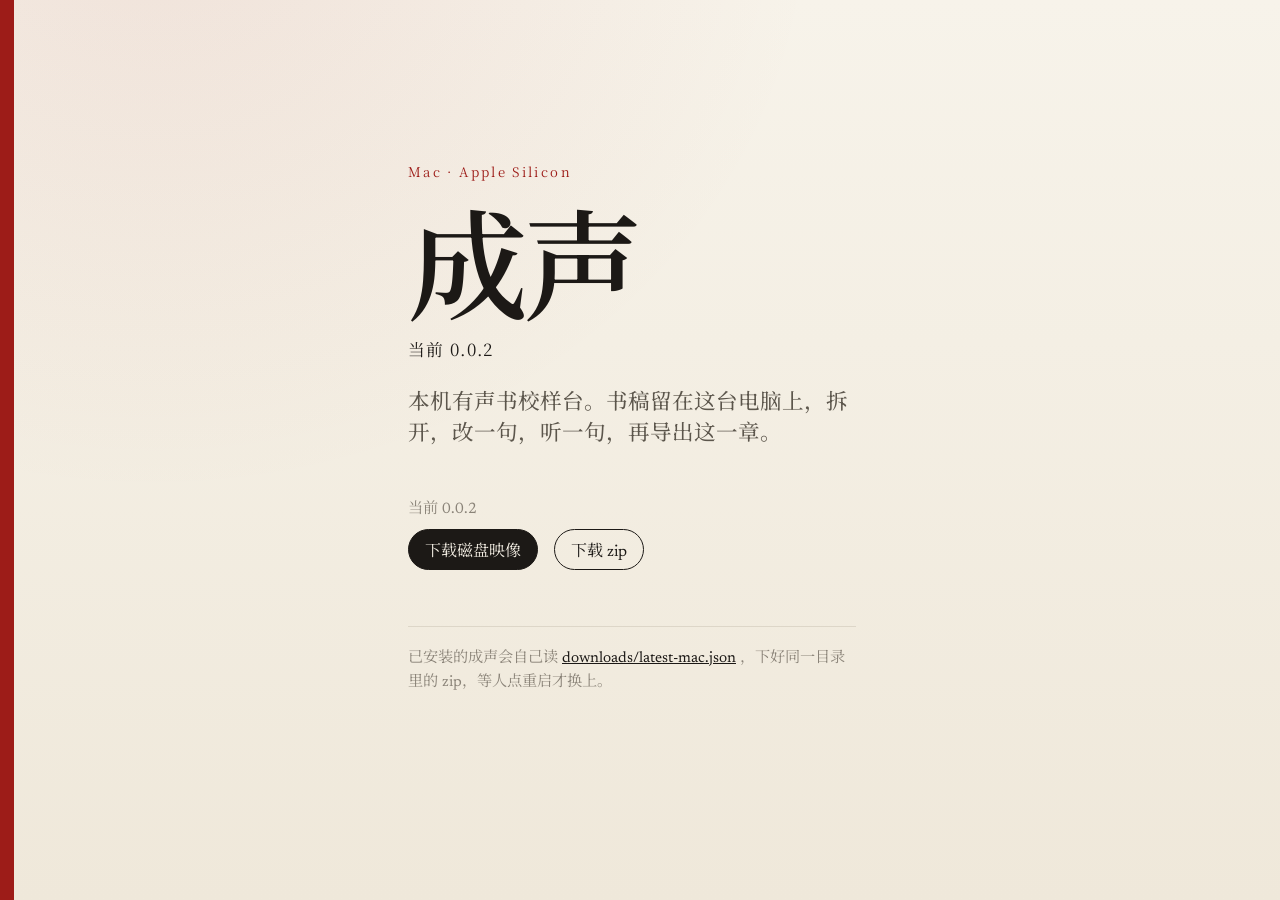
==== index.html @ 782b7681 "Show the current Mac version on the download page." ====
<!DOCTYPE html>
<html lang="zh-CN">
  <head>
    <meta charset="utf-8" />
    <meta name="viewport" content="width=device-width, initial-scale=1" />
    <title>成声</title>
    <meta
      name="description"
      content="成声是本机有声书校样台。文稿进来，人改校样，按句出声，导出章音频与整书音频。"
    />
    <link rel="preconnect" href="https://fonts.googleapis.com" />
    <link rel="preconnect" href="https://fonts.gstatic.com" crossorigin />
    <link
      href="https://fonts.googleapis.com/css2?family=Noto+Serif+SC:wght@500;600&family=Newsreader:ital,opsz,wght@0,6..72,460;0,6..72,560;1,6..72,460&display=swap"
      rel="stylesheet"
    />
    <link rel="stylesheet" href="site.css" />
  </head>
  <body>
    <main>
      <p class="kicker">Mac · Apple Silicon</p>
      <h1>成声</h1>
      <p class="version">当前 <span data-release>0.0.2</span></p>
      <p class="lede" data-release-notes>
        本机有声书校样台。书稿留在这台电脑上，拆开，改一句，听一句，再导出这一章。
      </p>
      <div class="actions" id="actions">
        <p class="status" id="status">当前 <span data-release>0.0.2</span></p>
      </div>
      <p class="note">
        已安装的成声会自己读
        <a href="downloads/latest-mac.json">downloads/latest-mac.json</a>
        ，下好同一目录里的 zip，等人点重启才换上。
      </p>
    </main>
    <script>
      const status = document.querySelector("#status");
      const actions = document.querySelector("#actions");

      function link(href, label, primary) {
        const a = document.createElement("a");
        a.className = primary ? "btn ink" : "btn";
        a.href = href;
        a.textContent = label;
        return a;
      }

      fetch("downloads/latest-mac.json")
        .then((response) => {
          if (!response.ok) throw new Error("missing");
          return response.json();
        })
        .then((feed) => {
          const zip = `downloads/${feed.file}`;
          const dmg = zip.replace(/-arm64\.zip$/, "-arm64.dmg");
          status.textContent = `当前 ${feed.version}`;
          actions.append(link(dmg, "下载磁盘映像", true), link(zip, "下载 zip", false));
        })
        .catch(() => {
          status.textContent = "这一版的安装包还没放上来。";
        });
    </script>
  </body>
</html>
---- site.css ----
:root {
  --paper: #f4efe4;
  --ink: #1c1916;
  --muted: #5c564c;
  --faint: #8a8378;
  --rule: #ddd6c8;
  --cinnabar: #9d1c18;
  --seal: #f3e4df;
}

* {
  box-sizing: border-box;
}

html,
body {
  margin: 0;
  min-height: 100%;
}

body {
  color: var(--ink);
  background:
    radial-gradient(ellipse at 12% -10%, rgba(157, 28, 24, 0.08), transparent 42%),
    linear-gradient(180deg, #f7f3ea 0%, var(--paper) 38%, #efe8da 100%);
  font-family: "Newsreader", "Noto Serif SC", "Songti SC", serif;
  font-optical-sizing: auto;
}

body::before {
  content: "";
  position: fixed;
  inset: 0 auto 0 0;
  width: 14px;
  background: var(--cinnabar);
}

main {
  max-width: 38rem;
  margin: 0 auto;
  padding: 18vh 2.5rem 12vh 4.5rem;
}

.kicker {
  margin: 0 0 1.5rem;
  color: var(--cinnabar);
  font-family: "Noto Serif SC", "Songti SC", serif;
  font-size: 0.82rem;
  letter-spacing: 0.18em;
}

h1 {
  margin: 0;
  font-family: "Noto Serif SC", "Songti SC", serif;
  font-weight: 600;
  font-size: clamp(4.5rem, 12vw, 7.5rem);
  line-height: 0.9;
  letter-spacing: -0.04em;
}

.version {
  margin: 1.5rem 0 0;
  color: var(--ink);
  font-family: "Noto Serif SC", "Songti SC", serif;
  font-size: 1.05rem;
  letter-spacing: 0.08em;
}

.lede {
  margin: 1.75rem 0 0;
  max-width: 28rem;
  color: var(--muted);
  font-size: 1.35rem;
  font-weight: 460;
  line-height: 1.45;
}

.actions {
  display: flex;
  flex-wrap: wrap;
  gap: 0.75rem 1rem;
  align-items: center;
  margin-top: 2.75rem;
}

.status {
  flex-basis: 100%;
  margin: 0;
  color: var(--faint);
  font-size: 0.95rem;
}

.btn {
  display: inline-flex;
  align-items: center;
  min-height: 2.6rem;
  padding: 0.35rem 1rem;
  border: 1px solid var(--ink);
  border-radius: 999px;
  color: var(--ink);
  background: transparent;
  font: inherit;
  font-size: 1rem;
  text-decoration: none;
}

.btn.ink {
  color: var(--paper);
  background: var(--ink);
}

.btn:hover {
  background: var(--seal);
  color: var(--cinnabar);
  border-color: var(--cinnabar);
}

.btn.ink:hover {
  color: #fffaf6;
  background: var(--cinnabar);
  border-color: var(--cinnabar);
}

.note {
  margin: 3.5rem 0 0;
  max-width: 28rem;
  padding-top: 1.25rem;
  border-top: 1px solid var(--rule);
  color: var(--faint);
  font-size: 0.95rem;
  line-height: 1.55;
}

.note a {
  color: var(--ink);
}
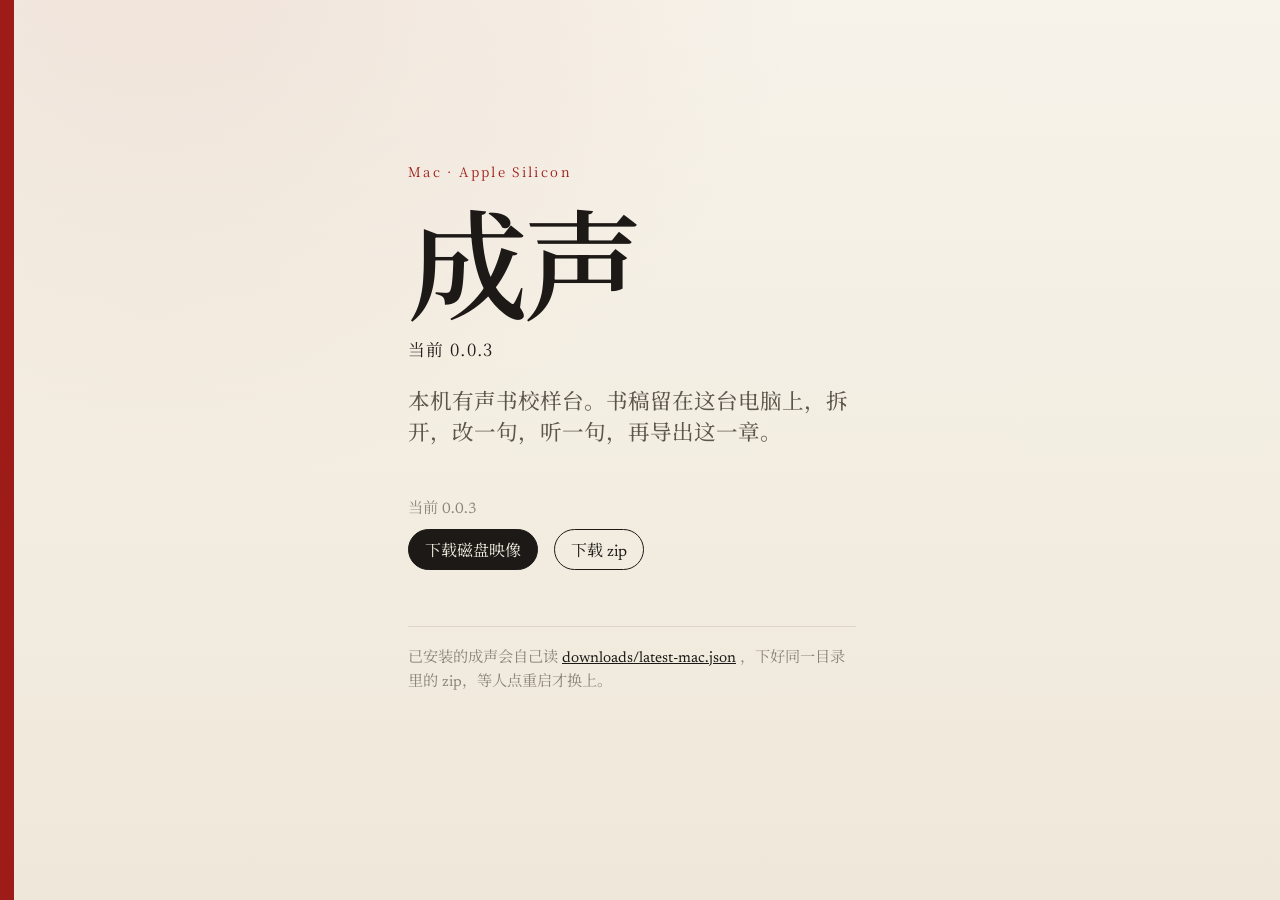
==== commit 71321754: "Publish the notarized 0.0.3 Mac download." ====
--- a/index.html
+++ b/index.html
@@ -20,12 +20,10 @@
     <main>
       <p class="kicker">Mac · Apple Silicon</p>
       <h1>成声</h1>
-      <p class="version">当前 <span data-release>0.0.2</span></p>
-      <p class="lede" data-release-notes>
-        本机有声书校样台。书稿留在这台电脑上，拆开，改一句，听一句，再导出这一章。
-      </p>
+      <p class="version">当前 <span data-release>0.0.3</span></p>
+      <p class="lede" data-release-notes>本机有声书校样台。书稿留在这台电脑上，拆开，改一句，听一句，再导出这一章。</p>
       <div class="actions" id="actions">
-        <p class="status" id="status">当前 <span data-release>0.0.2</span></p>
+        <p class="status" id="status">当前 <span data-release>0.0.3</span></p>
       </div>
       <p class="note">
         已安装的成声会自己读
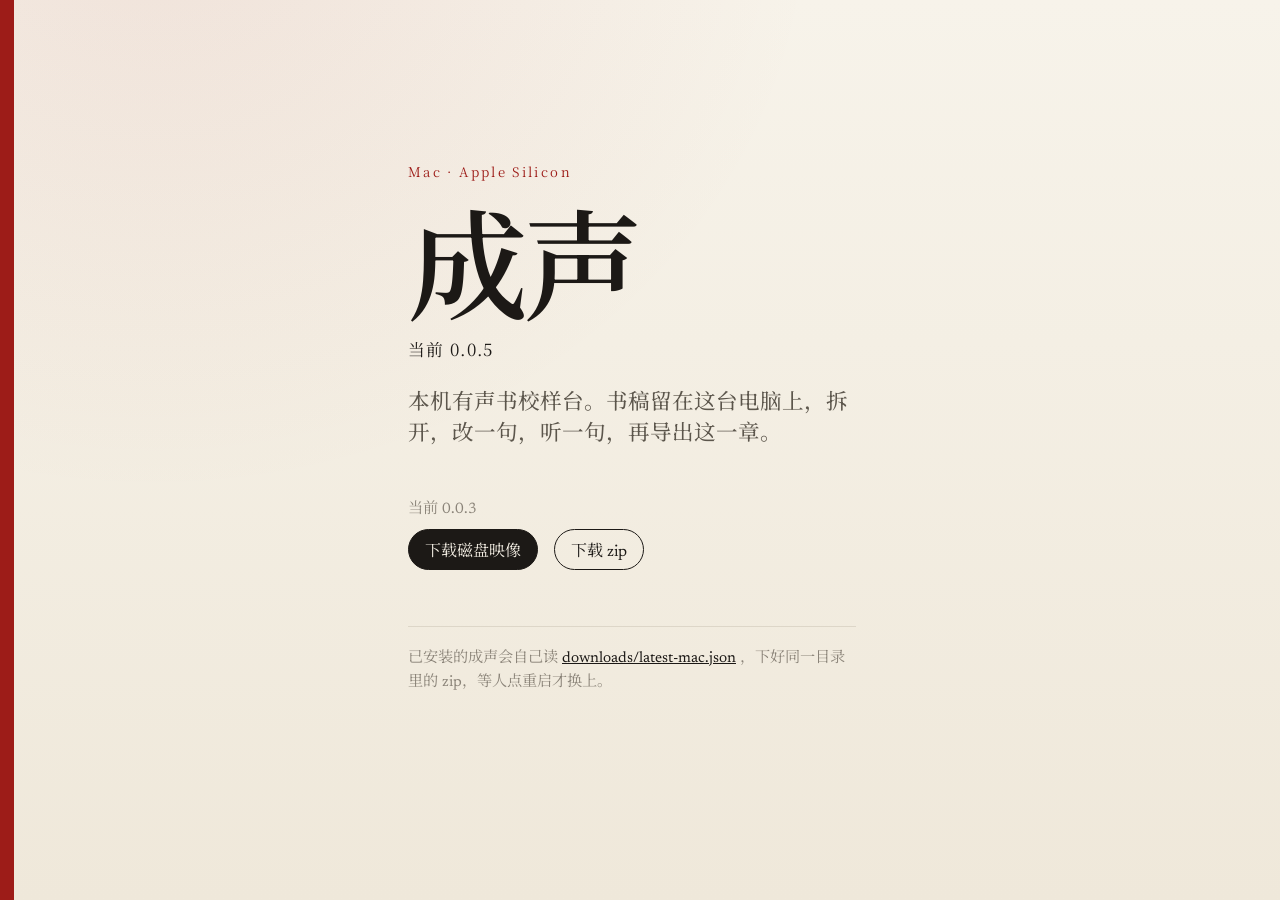
==== commit 712ab29a: "Publish the notarized 0.0.5 Mac download." ====
--- a/index.html
+++ b/index.html
@@ -20,10 +20,10 @@
     <main>
       <p class="kicker">Mac · Apple Silicon</p>
       <h1>成声</h1>
-      <p class="version">当前 <span data-release>0.0.3</span></p>
+      <p class="version">当前 <span data-release>0.0.5</span></p>
       <p class="lede" data-release-notes>本机有声书校样台。书稿留在这台电脑上，拆开，改一句，听一句，再导出这一章。</p>
       <div class="actions" id="actions">
-        <p class="status" id="status">当前 <span data-release>0.0.3</span></p>
+        <p class="status" id="status">当前 <span data-release>0.0.5</span></p>
       </div>
       <p class="note">
         已安装的成声会自己读
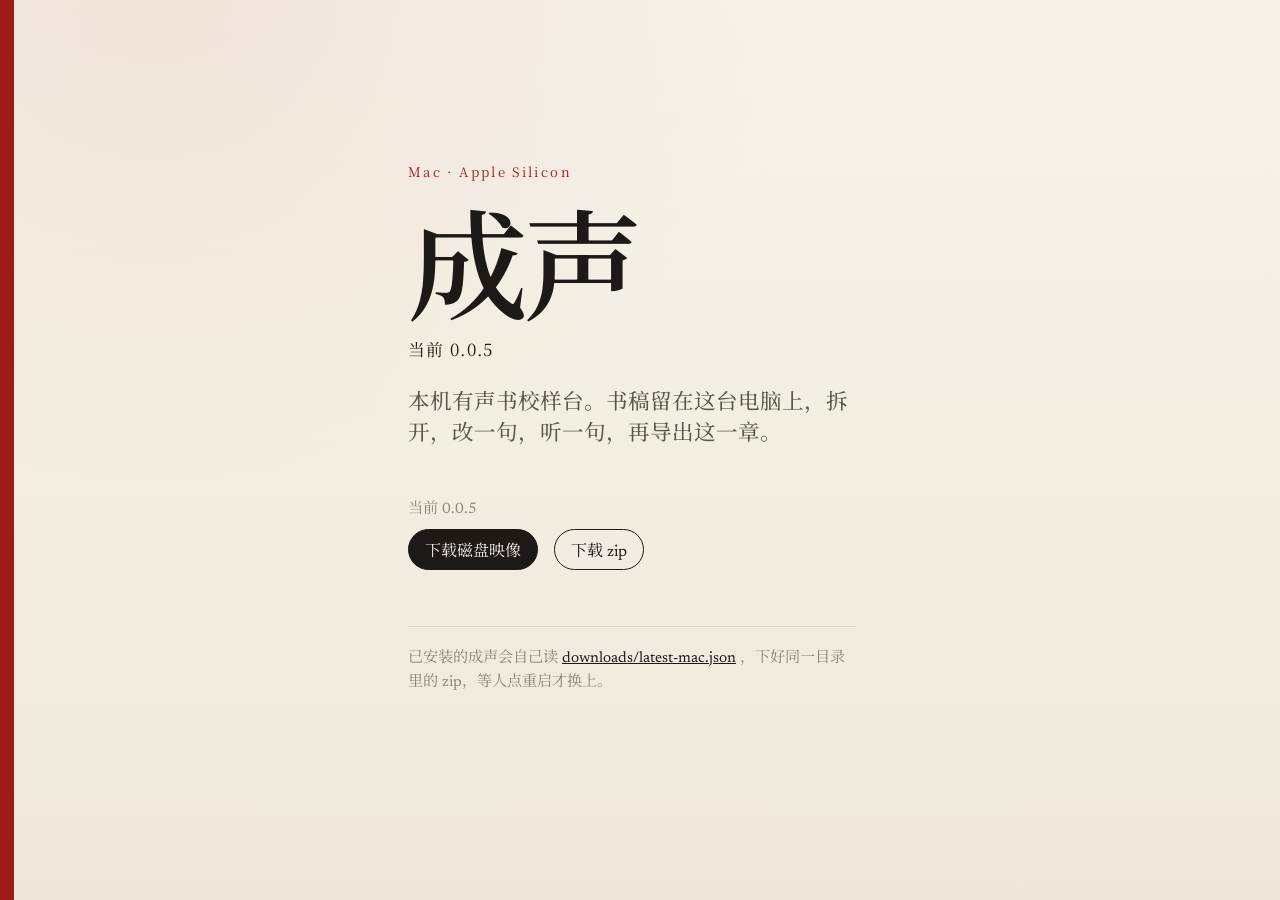
==== commit 76406ea4: "Take an absolute download url from the feed as it is." ====
--- a/index.html
+++ b/index.html
@@ -49,7 +49,8 @@
           return response.json();
         })
         .then((feed) => {
-          const zip = `downloads/${feed.file}`;
+          // file 可能是同目录的裸名，也可能是一条绝对链接（包太大，挂 Release 上）。
+          const zip = /^https?:\/\//.test(feed.file) ? feed.file : `downloads/${feed.file}`;
           const dmg = zip.replace(/-arm64\.zip$/, "-arm64.dmg");
           status.textContent = `当前 ${feed.version}`;
           actions.append(link(dmg, "下载磁盘映像", true), link(zip, "下载 zip", false));
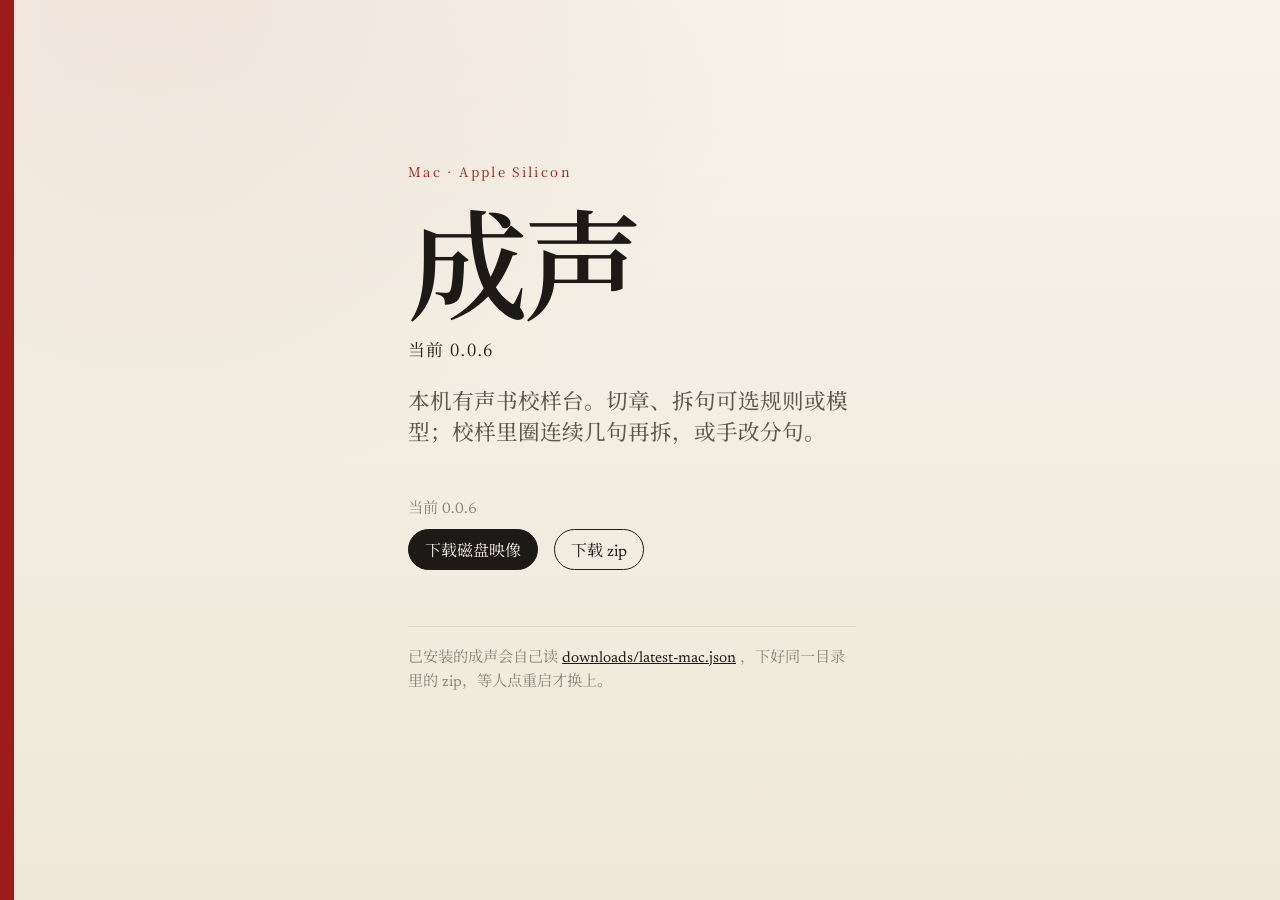
==== commit 5695e142: "Publish the notarized 0.0.6 Mac download." ====
--- a/index.html
+++ b/index.html
@@ -20,10 +20,10 @@
     <main>
       <p class="kicker">Mac · Apple Silicon</p>
       <h1>成声</h1>
-      <p class="version">当前 <span data-release>0.0.5</span></p>
-      <p class="lede" data-release-notes>本机有声书校样台。书稿留在这台电脑上，拆开，改一句，听一句，再导出这一章。</p>
+      <p class="version">当前 <span data-release>0.0.6</span></p>
+      <p class="lede" data-release-notes>本机有声书校样台。切章、拆句可选规则或模型；校样里圈连续几句再拆，或手改分句。</p>
       <div class="actions" id="actions">
-        <p class="status" id="status">当前 <span data-release>0.0.5</span></p>
+        <p class="status" id="status">当前 <span data-release>0.0.6</span></p>
       </div>
       <p class="note">
         已安装的成声会自己读
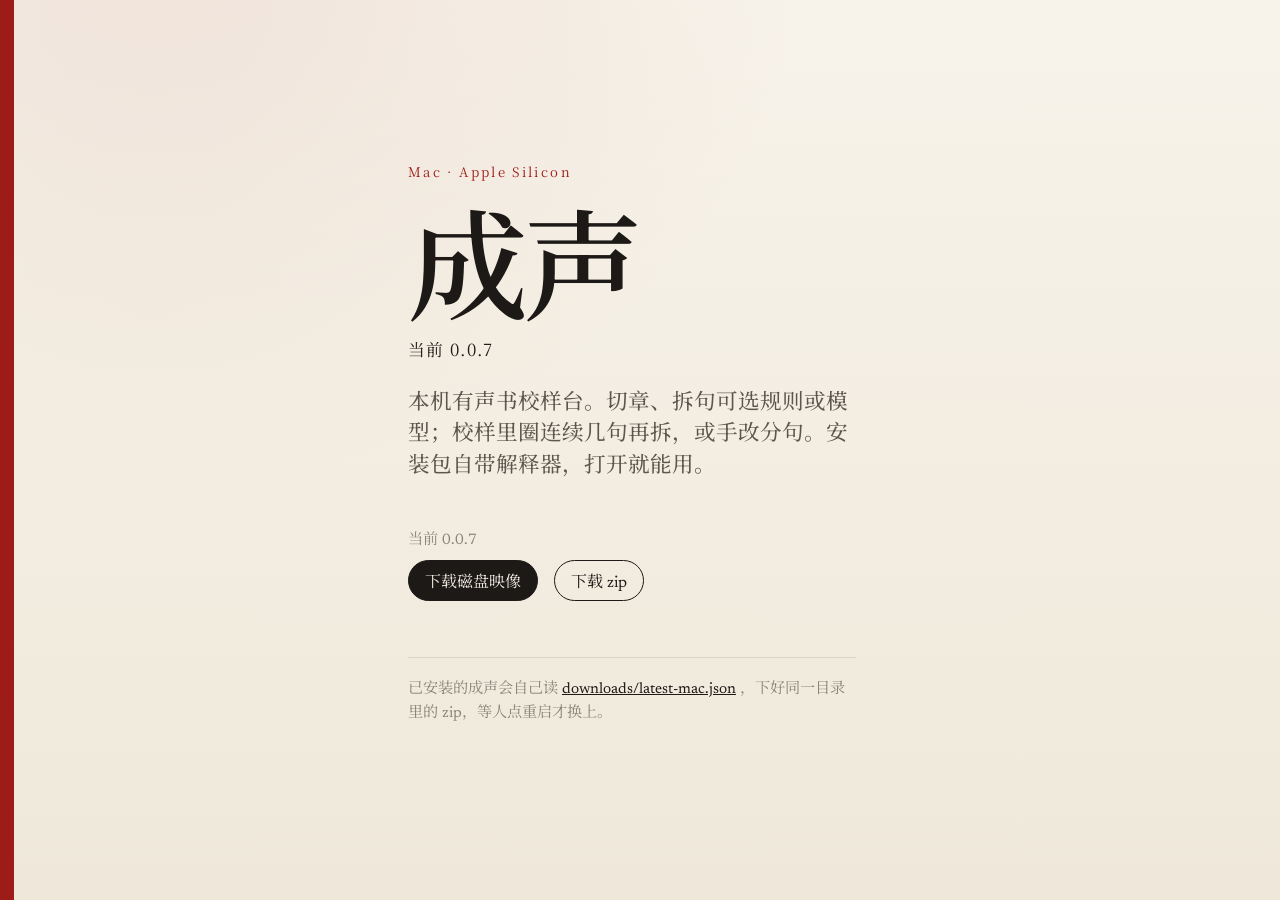
==== commit fc4fc353: "Publish the notarized 0.0.7 Mac download." ====
--- a/index.html
+++ b/index.html
@@ -20,10 +20,10 @@
     <main>
       <p class="kicker">Mac · Apple Silicon</p>
       <h1>成声</h1>
-      <p class="version">当前 <span data-release>0.0.6</span></p>
-      <p class="lede" data-release-notes>本机有声书校样台。切章、拆句可选规则或模型；校样里圈连续几句再拆，或手改分句。</p>
+      <p class="version">当前 <span data-release>0.0.7</span></p>
+      <p class="lede" data-release-notes>本机有声书校样台。切章、拆句可选规则或模型；校样里圈连续几句再拆，或手改分句。安装包自带解释器，打开就能用。</p>
       <div class="actions" id="actions">
-        <p class="status" id="status">当前 <span data-release>0.0.6</span></p>
+        <p class="status" id="status">当前 <span data-release>0.0.7</span></p>
       </div>
       <p class="note">
         已安装的成声会自己读
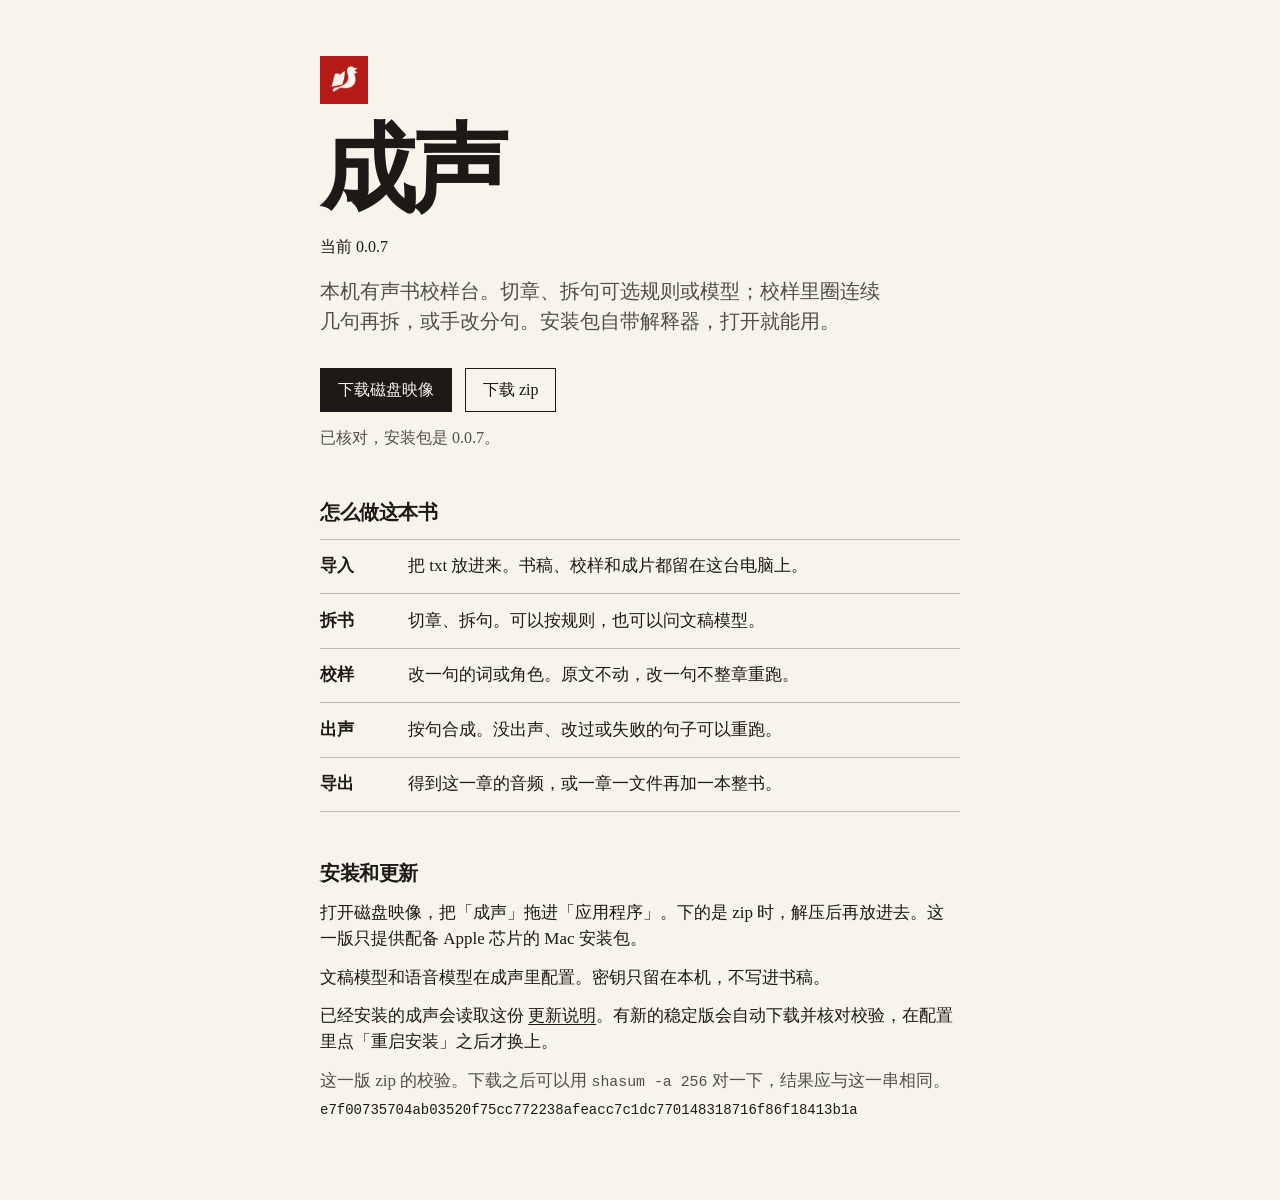
==== commit 043bac0a: "Make the download page usable without a script. Keep the version, notes, download links, and checksu" ====
--- a/index.html
+++ b/index.html
@@ -2,62 +2,100 @@
 <html lang="zh-CN">
   <head>
     <meta charset="utf-8" />
-    <meta name="viewport" content="width=device-width, initial-scale=1" />
-    <title>成声</title>
+    <meta name="viewport" content="width=device-width, initial-scale=1, viewport-fit=cover" />
+    <title>成声 — 本机有声书校样台</title>
     <meta
       name="description"
-      content="成声是本机有声书校样台。文稿进来，人改校样，按句出声，导出章音频与整书音频。"
+      content="成声是本机有声书校样台。书稿留在这台电脑上，拆开，改一句，听一句，再导出这一章或整本书。"
     />
-    <link rel="preconnect" href="https://fonts.googleapis.com" />
-    <link rel="preconnect" href="https://fonts.gstatic.com" crossorigin />
-    <link
-      href="https://fonts.googleapis.com/css2?family=Noto+Serif+SC:wght@500;600&family=Newsreader:ital,opsz,wght@0,6..72,460;0,6..72,560;1,6..72,460&display=swap"
-      rel="stylesheet"
+    <link rel="canonical" href="https://chengsheng.app/" />
+    <meta name="theme-color" content="#f7f4ec" />
+    <meta
+      http-equiv="Content-Security-Policy"
+      content="default-src 'self'; img-src 'self'; style-src 'self'; script-src 'self'; connect-src 'self'; base-uri 'none'; form-action 'none'; object-src 'none'"
     />
-    <link rel="stylesheet" href="site.css" />
+    <meta property="og:type" content="website" />
+    <meta property="og:locale" content="zh_CN" />
+    <meta property="og:title" content="成声" />
+    <meta
+      property="og:description"
+      content="本机有声书校样台。书稿留在这台电脑上，拆开，改一句，听一句，再导出。"
+    />
+    <meta property="og:url" content="https://chengsheng.app/" />
+    <meta property="og:image" content="https://chengsheng.app/icon.png" />
+    <meta property="og:image:width" content="512" />
+    <meta property="og:image:height" content="512" />
+    <meta name="twitter:card" content="summary" />
+    <link rel="icon" href="/icon.png" type="image/png" sizes="512x512" />
+    <link rel="apple-touch-icon" href="/icon.png" />
+    <link rel="stylesheet" href="/site.css" />
   </head>
   <body>
     <main>
-      <p class="kicker">Mac · Apple Silicon</p>
+      <img class="mark" src="/icon.png" width="48" height="48" alt="" />
       <h1>成声</h1>
       <p class="version">当前 <span data-release>0.0.7</span></p>
-      <p class="lede" data-release-notes>本机有声书校样台。切章、拆句可选规则或模型；校样里圈连续几句再拆，或手改分句。安装包自带解释器，打开就能用。</p>
-      <div class="actions" id="actions">
-        <p class="status" id="status">当前 <span data-release>0.0.7</span></p>
+      <p class="lede" data-release-notes>
+        本机有声书校样台。切章、拆句可选规则或模型；校样里圈连续几句再拆，或手改分句。安装包自带解释器，打开就能用。
+      </p>
+      <div class="actions">
+        <a
+          class="btn ink"
+          data-download="dmg"
+          href="https://github.com/Ysheep666/chengsheng-site/releases/download/app-v0.0.7/Chengsheng-0.0.7-arm64.dmg"
+          >下载磁盘映像</a
+        >
+        <a
+          class="btn"
+          data-download="zip"
+          href="https://github.com/Ysheep666/chengsheng-site/releases/download/app-v0.0.7/Chengsheng-0.0.7-arm64.zip"
+          >下载 zip</a
+        >
+        <p class="status" id="status" role="status">这一版可以直接下载。</p>
       </div>
-      <p class="note">
-        已安装的成声会自己读
-        <a href="downloads/latest-mac.json">downloads/latest-mac.json</a>
-        ，下好同一目录里的 zip，等人点重启才换上。
-      </p>
+
+      <section class="block" aria-labelledby="path-title">
+        <h2 id="path-title">怎么做这本书</h2>
+        <ol class="path">
+          <li>
+            <span class="step">导入</span>
+            <span>把 txt 放进来。书稿、校样和成片都留在这台电脑上。</span>
+          </li>
+          <li>
+            <span class="step">拆书</span>
+            <span>切章、拆句。可以按规则，也可以问文稿模型。</span>
+          </li>
+          <li>
+            <span class="step">校样</span>
+            <span>改一句的词或角色。原文不动，改一句不整章重跑。</span>
+          </li>
+          <li>
+            <span class="step">出声</span>
+            <span>按句合成。没出声、改过或失败的句子可以重跑。</span>
+          </li>
+          <li>
+            <span class="step">导出</span>
+            <span>得到这一章的音频，或一章一文件再加一本整书。</span>
+          </li>
+        </ol>
+      </section>
+
+      <section class="block" aria-labelledby="install-title">
+        <h2 id="install-title">安装和更新</h2>
+        <p>
+          打开磁盘映像，把「成声」拖进「应用程序」。下的是 zip 时，解压后再放进去。这一版只提供配备 Apple 芯片的 Mac 安装包。
+        </p>
+        <p>文稿模型和语音模型在成声里配置。密钥只留在本机，不写进书稿。</p>
+        <p>
+          已经安装的成声会读取这份
+          <a href="/downloads/latest-mac.json">更新说明</a>。有新的稳定版会自动下载并核对校验，在配置里点「重启安装」之后才换上。
+        </p>
+        <p class="sum">
+          这一版 zip 的校验。下载之后可以用 <code>shasum -a 256</code> 对一下，结果应与这一串相同。
+          <code data-checksum>e7f00735704ab03520f75cc772238afeacc7c1dc770148318716f86f18413b1a</code>
+        </p>
+      </section>
     </main>
-    <script>
-      const status = document.querySelector("#status");
-      const actions = document.querySelector("#actions");
-
-      function link(href, label, primary) {
-        const a = document.createElement("a");
-        a.className = primary ? "btn ink" : "btn";
-        a.href = href;
-        a.textContent = label;
-        return a;
-      }
-
-      fetch("downloads/latest-mac.json")
-        .then((response) => {
-          if (!response.ok) throw new Error("missing");
-          return response.json();
-        })
-        .then((feed) => {
-          // file 可能是同目录的裸名，也可能是一条绝对链接（包太大，挂 Release 上）。
-          const zip = /^https?:\/\//.test(feed.file) ? feed.file : `downloads/${feed.file}`;
-          const dmg = zip.replace(/-arm64\.zip$/, "-arm64.dmg");
-          status.textContent = `当前 ${feed.version}`;
-          actions.append(link(dmg, "下载磁盘映像", true), link(zip, "下载 zip", false));
-        })
-        .catch(() => {
-          status.textContent = "这一版的安装包还没放上来。";
-        });
-    </script>
+    <script src="/site.js"></script>
   </body>
 </html>
--- a/site.css
+++ b/site.css
@@ -1,15 +1,20 @@
 :root {
-  --paper: #f4efe4;
+  --paper: #f7f4ec;
   --ink: #1c1916;
-  --muted: #5c564c;
-  --faint: #8a8378;
-  --rule: #ddd6c8;
-  --cinnabar: #9d1c18;
-  --seal: #f3e4df;
+  --muted: #534e46;
+  --rule: #c0bdb7;
+  --cinnabar: #b51b16;
+  --wash: #f8eeea;
+  --hover: #f3f0e8;
 }
 
 * {
   box-sizing: border-box;
+}
+
+html {
+  color-scheme: light;
+  scrollbar-color: var(--rule) var(--paper);
 }
 
 html,
@@ -20,99 +25,129 @@
 
 body {
   color: var(--ink);
-  background:
-    radial-gradient(ellipse at 12% -10%, rgba(157, 28, 24, 0.08), transparent 42%),
-    linear-gradient(180deg, #f7f3ea 0%, var(--paper) 38%, #efe8da 100%);
-  font-family: "Newsreader", "Noto Serif SC", "Songti SC", serif;
-  font-optical-sizing: auto;
-}
-
-body::before {
-  content: "";
-  position: fixed;
-  inset: 0 auto 0 0;
-  width: 14px;
-  background: var(--cinnabar);
+  background: var(--paper);
+  caret-color: var(--ink);
+  padding-left: env(safe-area-inset-left);
+  padding-right: env(safe-area-inset-right);
+  font-family: "Songti SC", "Noto Serif SC", STSong, PMingLiU, "Iowan Old Style", Palatino, serif;
+  font-size: 1.0625rem;
+  line-height: 1.55;
+  text-rendering: optimizeLegibility;
+}
+
+::selection {
+  background: var(--wash);
+  color: var(--ink);
+}
+
+:focus-visible {
+  outline: 2px solid var(--cinnabar);
+  outline-offset: 3px;
 }
 
 main {
-  max-width: 38rem;
+  width: min(40rem, calc(100% - 2.5rem));
+  min-width: 0;
   margin: 0 auto;
-  padding: 18vh 2.5rem 12vh 4.5rem;
-}
-
-.kicker {
-  margin: 0 0 1.5rem;
-  color: var(--cinnabar);
-  font-family: "Noto Serif SC", "Songti SC", serif;
-  font-size: 0.82rem;
-  letter-spacing: 0.18em;
+  padding: 3.5rem 0 5rem;
+}
+
+.mark {
+  display: block;
+  width: 3rem;
+  height: 3rem;
 }
 
 h1 {
-  margin: 0;
-  font-family: "Noto Serif SC", "Songti SC", serif;
+  margin: 1.25rem 0 0;
+  font-size: clamp(3.25rem, 12vw, 6rem);
   font-weight: 600;
-  font-size: clamp(4.5rem, 12vw, 7.5rem);
-  line-height: 0.9;
   letter-spacing: -0.04em;
+  line-height: 0.95;
+  overflow-wrap: anywhere;
+}
+
+h2 {
+  margin: 0 0 0.85rem;
+  font-size: 1.25rem;
+  font-weight: 600;
+  letter-spacing: -0.02em;
+  line-height: 1.3;
 }
 
 .version {
-  margin: 1.5rem 0 0;
-  color: var(--ink);
-  font-family: "Noto Serif SC", "Songti SC", serif;
-  font-size: 1.05rem;
-  letter-spacing: 0.08em;
+  margin: 1.25rem 0 0;
+  font-size: 1rem;
 }
 
 .lede {
-  margin: 1.75rem 0 0;
-  max-width: 28rem;
+  max-width: 36rem;
+  margin: 1rem 0 0;
   color: var(--muted);
-  font-size: 1.35rem;
-  font-weight: 460;
-  line-height: 1.45;
+  font-size: 1.25rem;
+  line-height: 1.5;
+  overflow-wrap: break-word;
 }
 
 .actions {
   display: flex;
   flex-wrap: wrap;
-  gap: 0.75rem 1rem;
+  gap: 0.75rem 0.85rem;
   align-items: center;
-  margin-top: 2.75rem;
+  margin-top: 2rem;
 }
 
 .status {
   flex-basis: 100%;
-  margin: 0;
-  color: var(--faint);
-  font-size: 0.95rem;
+  min-width: 0;
+  margin: 0.15rem 0 0;
+  color: var(--muted);
+  font-size: 1rem;
+}
+
+a {
+  color: var(--ink);
+  text-underline-offset: 0.18em;
+}
+
+a:visited {
+  color: var(--ink);
+}
+
+a:hover {
+  color: var(--cinnabar);
 }
 
 .btn {
   display: inline-flex;
   align-items: center;
-  min-height: 2.6rem;
-  padding: 0.35rem 1rem;
+  justify-content: center;
+  min-height: 2.75rem;
+  padding: 0.4rem 1.05rem;
   border: 1px solid var(--ink);
-  border-radius: 999px;
+  border-radius: 0;
   color: var(--ink);
   background: transparent;
   font: inherit;
   font-size: 1rem;
+  line-height: 1.2;
   text-decoration: none;
 }
 
-.btn.ink {
+.btn:visited,
+.btn:hover {
+  color: var(--ink);
+  text-decoration: none;
+}
+
+.btn.ink,
+.btn.ink:visited {
   color: var(--paper);
   background: var(--ink);
 }
 
 .btn:hover {
-  background: var(--seal);
-  color: var(--cinnabar);
-  border-color: var(--cinnabar);
+  background: var(--hover);
 }
 
 .btn.ink:hover {
@@ -121,16 +156,89 @@
   border-color: var(--cinnabar);
 }
 
-.note {
-  margin: 3.5rem 0 0;
-  max-width: 28rem;
-  padding-top: 1.25rem;
+.block {
+  margin-top: 3rem;
+}
+
+.block p {
+  margin: 0.75rem 0 0;
+  overflow-wrap: break-word;
+}
+
+.path {
+  margin: 0;
+  padding: 0;
+  list-style: none;
+}
+
+.path li {
+  display: grid;
+  grid-template-columns: 4.5rem minmax(0, 1fr);
+  gap: 0.35rem 1rem;
+  align-items: baseline;
+  min-width: 0;
+  padding: 0.85rem 0;
   border-top: 1px solid var(--rule);
-  color: var(--faint);
-  font-size: 0.95rem;
-  line-height: 1.55;
-}
-
-.note a {
-  color: var(--ink);
-}
+}
+
+.path li:last-child {
+  border-bottom: 1px solid var(--rule);
+}
+
+.path li span {
+  min-width: 0;
+  overflow-wrap: break-word;
+}
+
+.step {
+  font-weight: 600;
+}
+
+.sum {
+  color: var(--muted);
+}
+
+code {
+  font-family: ui-monospace, "SF Mono", Menlo, Consolas, monospace;
+  font-size: 0.875em;
+}
+
+code[data-checksum] {
+  display: block;
+  margin-top: 0.35rem;
+  color: var(--ink);
+  font-size: 0.875rem;
+  line-height: 1.45;
+  overflow-wrap: anywhere;
+  user-select: all;
+}
+
+@media (max-width: 40rem) {
+  main {
+    width: min(40rem, calc(100% - 2rem));
+    padding-top: 2.25rem;
+  }
+
+  .path li {
+    grid-template-columns: minmax(0, 1fr);
+    gap: 0.15rem;
+  }
+}
+
+@media (forced-colors: active) {
+  .btn {
+    border: 1px solid ButtonText;
+  }
+
+  .btn.ink,
+  .btn.ink:visited {
+    background: ButtonText;
+    color: ButtonFace;
+  }
+}
+
+@media (prefers-reduced-motion: reduce) {
+  * {
+    scroll-behavior: auto !important;
+  }
+}
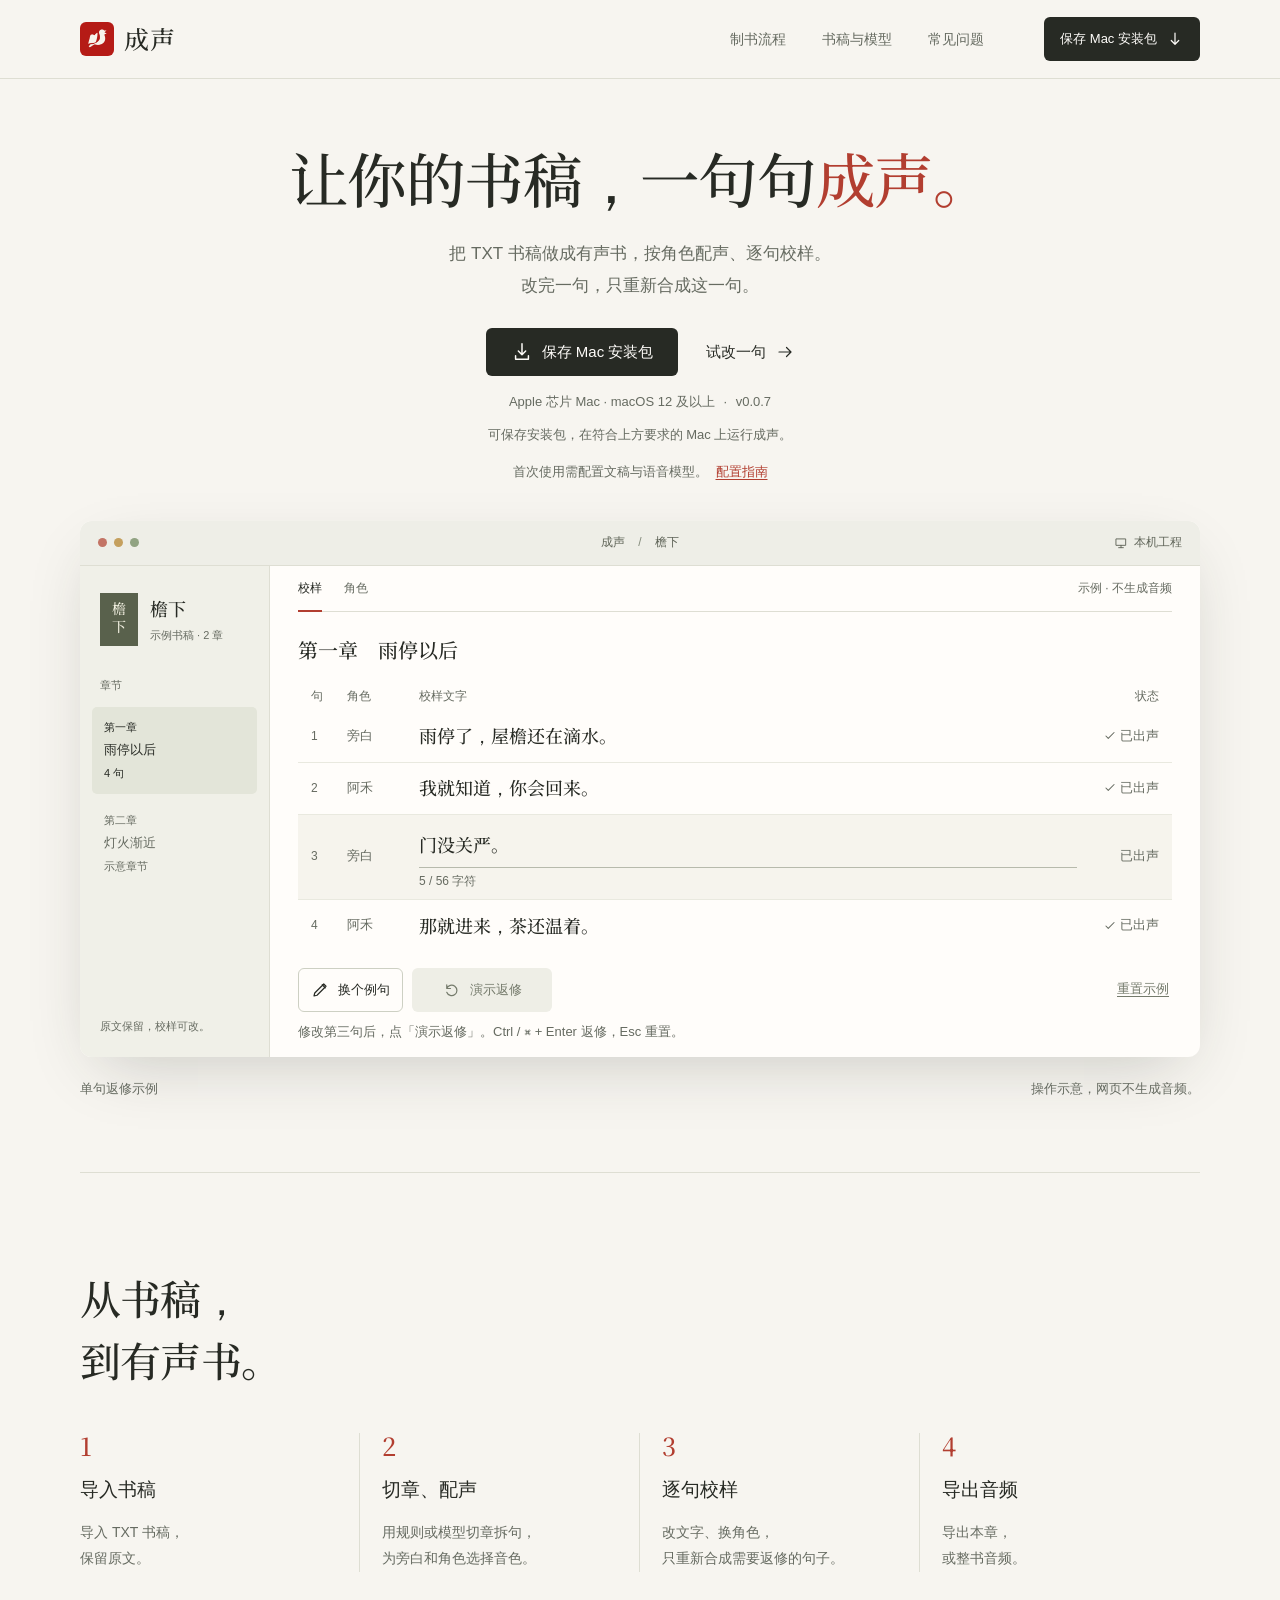
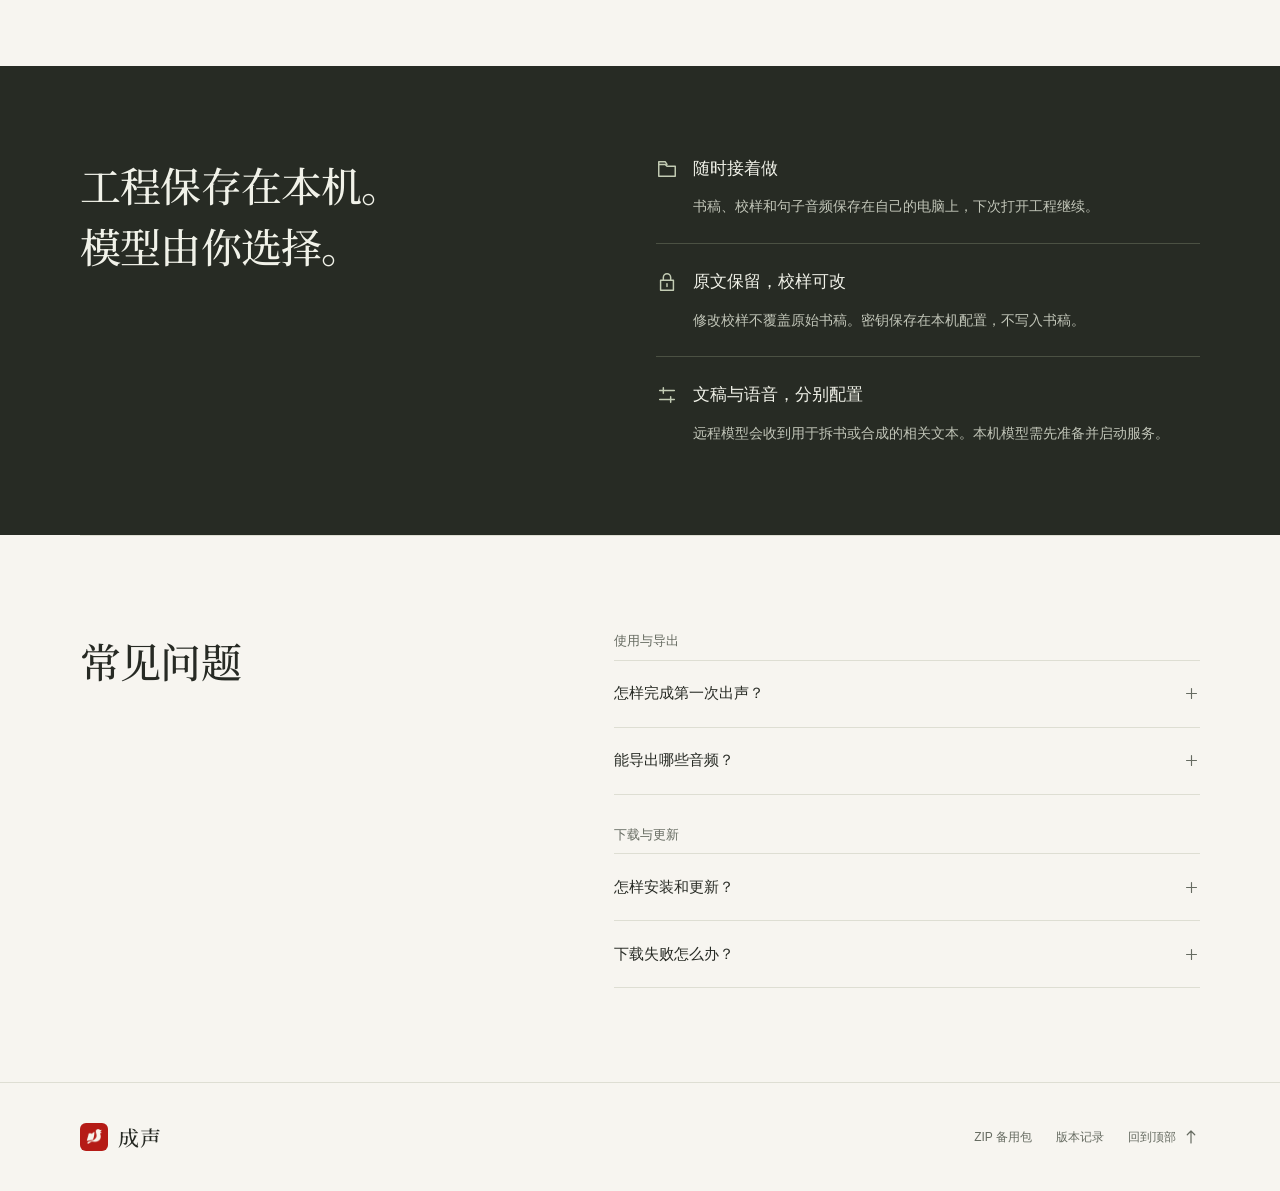
==== commit 7431b7db: "Redesign the site and simplify downloads and copy. Build a responsive audiobook proofing demo, task-" ====
--- a/index.html
+++ b/index.html
@@ -3,24 +3,15 @@
   <head>
     <meta charset="utf-8" />
     <meta name="viewport" content="width=device-width, initial-scale=1, viewport-fit=cover" />
-    <title>成声 — 本机有声书校样台</title>
-    <meta
-      name="description"
-      content="成声是本机有声书校样台。书稿留在这台电脑上，拆开，改一句，听一句，再导出这一章或整本书。"
-    />
+    <title>成声 — 让书稿，一句句成声</title>
+    <meta name="description" content="在 Mac 上把 TXT 书稿做成有声书。切章、配声、逐句校样，只重新合成修改的句子。支持 Apple 芯片 Mac，需 macOS 12 或更新版本。" />
     <link rel="canonical" href="https://chengsheng.app/" />
-    <meta name="theme-color" content="#f7f4ec" />
-    <meta
-      http-equiv="Content-Security-Policy"
-      content="default-src 'self'; img-src 'self'; style-src 'self'; script-src 'self'; connect-src 'self'; base-uri 'none'; form-action 'none'; object-src 'none'"
-    />
+    <meta name="theme-color" content="#f7f5f0" />
+    <meta http-equiv="Content-Security-Policy" content="default-src 'self'; img-src 'self'; style-src 'self'; script-src 'self'; font-src 'self'; connect-src 'self'; base-uri 'none'; form-action 'none'; object-src 'none'" />
     <meta property="og:type" content="website" />
     <meta property="og:locale" content="zh_CN" />
-    <meta property="og:title" content="成声" />
-    <meta
-      property="og:description"
-      content="本机有声书校样台。书稿留在这台电脑上，拆开，改一句，听一句，再导出。"
-    />
+    <meta property="og:title" content="成声 — 让书稿，一句句成声" />
+    <meta property="og:description" content="本机有声书校样台。改一句，听一句，不用整章重来。" />
     <meta property="og:url" content="https://chengsheng.app/" />
     <meta property="og:image" content="https://chengsheng.app/icon.png" />
     <meta property="og:image:width" content="512" />
@@ -28,74 +19,155 @@
     <meta name="twitter:card" content="summary" />
     <link rel="icon" href="/icon.png" type="image/png" sizes="512x512" />
     <link rel="apple-touch-icon" href="/icon.png" />
+    <link rel="preload" href="/assets/fonts/chengsheng-serif.woff2" as="font" type="font/woff2" crossorigin />
     <link rel="stylesheet" href="/site.css" />
+    <script src="/site.js" defer></script>
   </head>
   <body>
-    <main>
-      <img class="mark" src="/icon.png" width="48" height="48" alt="" />
-      <h1>成声</h1>
-      <p class="version">当前 <span data-release>0.0.7</span></p>
-      <p class="lede" data-release-notes>
-        本机有声书校样台。切章、拆句可选规则或模型；校样里圈连续几句再拆，或手改分句。安装包自带解释器，打开就能用。
-      </p>
-      <div class="actions">
-        <a
-          class="btn ink"
-          data-download="dmg"
-          href="https://github.com/Ysheep666/chengsheng-site/releases/download/app-v0.0.7/Chengsheng-0.0.7-arm64.dmg"
-          >下载磁盘映像</a
-        >
-        <a
-          class="btn"
-          data-download="zip"
-          href="https://github.com/Ysheep666/chengsheng-site/releases/download/app-v0.0.7/Chengsheng-0.0.7-arm64.zip"
-          >下载 zip</a
-        >
-        <p class="status" id="status" role="status">这一版可以直接下载。</p>
+    <a class="skip" href="#main">跳到正文</a>
+    <header class="site-header">
+      <div class="wrap header-inner">
+        <a class="brand" href="/#top" aria-label="成声首页">
+          <img src="/icon.png" alt="" width="34" height="34" />
+          <span>成声</span>
+        </a>
+        <nav class="desktop-nav" aria-label="主导航">
+          <a href="#workflow">制书流程</a>
+          <a href="#features">书稿与模型</a>
+          <a href="#faq">常见问题</a>
+        </nav>
+        <div class="header-actions">
+          <details class="mobile-nav">
+            <summary>导航<svg class="icon icon-small" viewBox="0 0 24 24" aria-hidden="true"><path d="m6 9 6 6 6-6" /></svg></summary>
+            <nav aria-label="移动端主导航">
+              <a href="#demo">校样示例</a>
+              <a href="#workflow">制书流程</a>
+              <a href="#features">书稿与模型</a>
+              <a href="#faq">常见问题</a>
+            </nav>
+          </details>
+          <a class="button button-small button-ink" data-download="dmg" aria-describedby="platform-limit" href="https://github.com/Ysheep666/chengsheng-site/releases/download/app-v0.0.7/Chengsheng-0.0.7-arm64.dmg"><span data-download-label>下载 Mac 版</span><svg class="icon icon-small" viewBox="0 0 24 24" aria-hidden="true"><path d="M12 4v15m-5-5 5 5 5-5" /></svg></a>
+        </div>
       </div>
+    </header>
 
-      <section class="block" aria-labelledby="path-title">
-        <h2 id="path-title">怎么做这本书</h2>
-        <ol class="path">
-          <li>
-            <span class="step">导入</span>
-            <span>把 txt 放进来。书稿、校样和成片都留在这台电脑上。</span>
-          </li>
-          <li>
-            <span class="step">拆书</span>
-            <span>切章、拆句。可以按规则，也可以问文稿模型。</span>
-          </li>
-          <li>
-            <span class="step">校样</span>
-            <span>改一句的词或角色。原文不动，改一句不整章重跑。</span>
-          </li>
-          <li>
-            <span class="step">出声</span>
-            <span>按句合成。没出声、改过或失败的句子可以重跑。</span>
-          </li>
-          <li>
-            <span class="step">导出</span>
-            <span>得到这一章的音频，或一章一文件再加一本整书。</span>
-          </li>
+    <main id="main">
+      <section class="hero" id="top" aria-labelledby="hero-title">
+        <div class="wrap hero-copy">
+          <h1 id="hero-title">让你的书稿，<span>一句句<span class="vermilion">成声。</span></span></h1>
+          <p class="hero-description">把 TXT 书稿做成有声书，按角色配声、逐句校样。<br />改完一句，只重新合成这一句。</p>
+          <div class="hero-actions">
+            <a class="button button-primary" id="download-dmg" data-download="dmg" aria-describedby="platform-limit" href="https://github.com/Ysheep666/chengsheng-site/releases/download/app-v0.0.7/Chengsheng-0.0.7-arm64.dmg">
+              <svg class="icon" viewBox="0 0 24 24" aria-hidden="true"><path d="M12 3v12m-4-4 4 4 4-4M5 16v4h14v-4" /></svg>
+              <span data-download-label>下载 Mac 版</span>
+            </a>
+            <a class="text-link" href="#demo">试改一句<svg class="icon icon-small" viewBox="0 0 24 24" aria-hidden="true"><path d="M4 12h16m-6-6 6 6-6 6" /></svg></a>
+          </div>
+          <p class="release-meta" id="platform-limit">Apple 芯片 Mac · macOS 12 及以上<span aria-hidden="true"> · </span>v<span data-release>0.0.7</span></p>
+          <p class="platform-note" id="os-note" hidden>可保存安装包，在符合上方要求的 Mac 上运行成声。</p>
+          <p class="setup-note">首次使用需配置文稿与语音模型。<a href="#model-help">配置指南</a></p>
+          <div class="hero-release-status"><p class="hero-feedback" id="status" role="status"></p><button class="retry-feed" id="retry-feed" type="button" hidden>重新检查新版</button></div>
+        </div>
+
+        <figure class="product-demo wrap" id="demo" aria-labelledby="demo-caption">
+          <div class="app-window">
+            <div class="window-titlebar">
+              <span class="window-dots" aria-hidden="true"><i></i><i></i><i></i></span>
+              <span>成声 <span class="window-title-separator">/</span> 檐下</span>
+              <span class="window-local"><svg class="icon icon-small" viewBox="0 0 24 24" aria-hidden="true"><path d="M4 5h16v11H4zM8 20h8m-4-4v4" /></svg>本机工程</span>
+            </div>
+            <div class="app-body">
+              <aside class="chapter-sidebar" aria-label="示例章节">
+                <div class="book-identity"><span class="book-spine" aria-hidden="true">檐下</span><div><strong>檐下</strong><span>示例书稿 · 2 章</span></div></div>
+                <p class="sidebar-label">章节</p>
+                <ol class="chapter-list">
+                  <li class="chapter-selected"><span>第一章</span><strong>雨停以后</strong><small>4 句</small></li>
+                  <li><span>第二章</span><strong>灯火渐近</strong><small>示意章节</small></li>
+                </ol>
+                <p class="sidebar-bottom">原文保留，校样可改。</p>
+              </aside>
+              <div class="proof-workspace">
+                <div class="workspace-toolbar"><div><span class="workspace-tab">校样</span><span>角色</span></div><span class="demo-label" id="demo-label">示例 · 不生成音频</span></div>
+                <div class="chapter-heading"><h2>第一章　雨停以后</h2></div>
+                <table class="proof-table" role="table" aria-label="四句校样示例" aria-describedby="demo-label">
+                  <thead role="rowgroup"><tr class="proof-labels" role="row"><th scope="col" role="columnheader">句</th><th scope="col" role="columnheader">角色</th><th scope="col" role="columnheader">校样文字</th><th scope="col" role="columnheader">状态</th></tr></thead>
+                  <tbody role="rowgroup">
+                    <tr class="proof-row" role="row"><th class="line-number" scope="row" role="rowheader">1</th><td class="speaker" role="cell">旁白</td><td role="cell"><p>雨停了，屋檐还在滴水。</p></td><td class="line-state" role="cell"><svg class="icon icon-tiny" viewBox="0 0 24 24" aria-hidden="true"><path d="m5 12 4 4L19 6" /></svg>已出声</td></tr>
+                    <tr class="proof-row" role="row"><th class="line-number" scope="row" role="rowheader">2</th><td class="speaker" role="cell">阿禾</td><td role="cell"><p>我就知道，你会回来。</p></td><td class="line-state" role="cell"><svg class="icon icon-tiny" viewBox="0 0 24 24" aria-hidden="true"><path d="m5 12 4 4L19 6" /></svg>已出声</td></tr>
+                    <tr class="proof-row editable-row" id="demo-row" role="row">
+                      <th class="line-number" scope="row" role="rowheader">3</th><td class="speaker" role="cell">旁白</td>
+                      <td role="cell"><label class="sentence-editor"><span class="sr">编辑第三句校样，最多 56 个字符</span><textarea id="demo-sentence" rows="1" maxlength="56" autocomplete="off" spellcheck="false" aria-describedby="demo-feedback demo-length demo-state" disabled>门没关严。</textarea><span class="sentence-length" id="demo-length">5 / 56 字符</span></label></td>
+                      <td class="line-state" id="demo-state" role="cell">已出声</td>
+                    </tr>
+                    <tr class="proof-row" role="row"><th class="line-number" scope="row" role="rowheader">4</th><td class="speaker" role="cell">阿禾</td><td role="cell"><p>那就进来，茶还温着。</p></td><td class="line-state" role="cell"><svg class="icon icon-tiny" viewBox="0 0 24 24" aria-hidden="true"><path d="m5 12 4 4L19 6" /></svg>已出声</td></tr>
+                  </tbody>
+                </table>
+                <div class="demo-controls" id="demo-controls" hidden>
+                  <button class="button button-outline" id="edit-demo" type="button"><svg class="icon icon-small" viewBox="0 0 24 24" aria-hidden="true"><path d="m15 5 4 4M4 20l4-1L20 7l-3-3L5 16z" /></svg>换个例句</button>
+                  <button class="button button-demo" id="render-demo" type="button" disabled><svg class="icon icon-small" viewBox="0 0 24 24" aria-hidden="true"><path d="M5 5v5h5M5 10a7 7 0 1 1 0 5" /></svg><span>演示返修</span></button>
+                  <button class="reset-demo" id="reset-demo" type="button" disabled>重置示例</button>
+                </div>
+                <p class="demo-feedback" id="demo-feedback" role="status">静态校样示例。</p>
+                <noscript><p class="demo-feedback">启用 JavaScript 可操作此示例，下载不受影响。</p></noscript>
+              </div>
+            </div>
+          </div>
+          <figcaption id="demo-caption"><span>单句返修示例</span><span class="demo-disclaimer">操作示意，网页不生成音频。</span></figcaption>
+        </figure>
+      </section>
+
+      <section class="workflow section wrap" id="workflow" aria-labelledby="workflow-title">
+        <div class="section-intro"><h2 id="workflow-title">从书稿，<br />到有声书。</h2></div>
+        <ol class="workflow-steps">
+          <li><span class="step-number">1</span><h3>导入书稿</h3><p>导入 TXT 书稿，<br />保留原文。</p></li>
+          <li><span class="step-number">2</span><h3>切章、配声</h3><p>用规则或模型切章拆句，<br />为旁白和角色选择音色。</p></li>
+          <li><span class="step-number">3</span><h3>逐句校样</h3><p>改文字、换角色，<br />只重新合成需要返修的句子。</p></li>
+          <li><span class="step-number">4</span><h3>导出音频</h3><p>导出本章，<br />或整书音频。</p></li>
         </ol>
       </section>
 
-      <section class="block" aria-labelledby="install-title">
-        <h2 id="install-title">安装和更新</h2>
-        <p>
-          打开磁盘映像，把「成声」拖进「应用程序」。下的是 zip 时，解压后再放进去。这一版只提供配备 Apple 芯片的 Mac 安装包。
-        </p>
-        <p>文稿模型和语音模型在成声里配置。密钥只留在本机，不写进书稿。</p>
-        <p>
-          已经安装的成声会读取这份
-          <a href="/downloads/latest-mac.json">更新说明</a>。有新的稳定版会自动下载并核对校验，在配置里点「重启安装」之后才换上。
-        </p>
-        <p class="sum">
-          这一版 zip 的校验。下载之后可以用 <code>shasum -a 256</code> 对一下，结果应与这一串相同。
-          <code data-checksum>e7f00735704ab03520f75cc772238afeacc7c1dc770148318716f86f18413b1a</code>
-        </p>
+      <section class="local-section" id="features" aria-labelledby="local-title">
+        <div class="wrap local-grid">
+          <div class="local-heading"><h2 id="local-title">工程保存在本机。<br />模型由你选择。</h2></div>
+          <dl class="local-facts">
+            <div><dt><svg class="icon" viewBox="0 0 24 24" aria-hidden="true"><path d="M3 7h7l2 2h9v11H3zM3 7V4h7l2 3" /></svg>随时接着做</dt><dd>书稿、校样和句子音频保存在自己的电脑上，下次打开工程继续。</dd></div>
+            <div><dt><svg class="icon" viewBox="0 0 24 24" aria-hidden="true"><path d="M8 10V7a4 4 0 0 1 8 0v3M5 10h14v11H5zM12 14v3" /></svg>原文保留，校样可改</dt><dd>修改校样不覆盖原始书稿。密钥保存在本机配置，不写入书稿。</dd></div>
+            <div><dt><svg class="icon" viewBox="0 0 24 24" aria-hidden="true"><path d="M4 7h16M4 17h16M8 4v6m8 4v6" /></svg>文稿与语音，分别配置</dt><dd>远程模型会收到用于拆书或合成的相关文本。本机模型需先准备并启动服务。</dd></div>
+          </dl>
+        </div>
+      </section>
+
+      <section class="faq-section section wrap" id="faq" aria-labelledby="faq-title">
+        <div class="faq-heading"><h2 id="faq-title">常见问题</h2></div>
+        <div class="faq-list">
+          <h3 class="faq-group-title">使用与导出</h3>
+          <details id="model-help"><summary>怎样完成第一次出声？<svg class="icon" viewBox="0 0 24 24" aria-hidden="true"><path d="M12 5v14M5 12h14" /></svg></summary>
+            <div class="first-voice-guide">
+              <p>先准备文稿模型（用于拆书）和语音模型（用于出声）的服务配置。本机模型需先启动服务。</p>
+              <p>首次导入需要两类当前模型可用、至少一个已启用音色，以及运行中的成声引擎。引擎是应用的处理进程，与模型服务不同。</p>
+              <ol>
+                <li><strong>配置两类模型</strong><p>按所选服务的说明，准备模型 ID、接口地址和所需凭据（如 API 密钥）。安装包不附带模型服务配置。</p><p>在「配置」→「文稿」点「添加模型」，填写服务信息并保存，再点「校验」；需要时点「设为当前」。到「语音」完成同样设置。</p><p class="guide-check">确认：两类模型都通过校验，并显示为当前。</p></li>
+                <li><strong>启用音色，再试听</strong><p>支持目录的服务可点「刷新目录」，新音色需手动「启用」。其他服务按页面提示选用音色，或添加音色 ID / 参考音频，再「试听」。</p><p class="guide-check">确认：至少一个音色已启用，且试听成功。</p></li>
+                <li><strong>导入短稿，切章拆句</strong><p>回到「书籍」，导入带「第一章」等章题的短 TXT，再点「切章」。规则方式不调用文稿模型，但首次导入仍要求文稿模型可用。</p></li>
+                <li><strong>校样、合成、导出</strong><p>为旁白和角色选择音色，未标注的对白先补角色。点「合成本章」，试听后「导出本章」。</p></li>
+              </ol>
+              <p class="guide-recovery">导入不可用时，检查两类当前模型、已启用音色和引擎状态。引擎停止时，按应用提示重启；校验或试听失败时，按错误提示检查服务、地址和凭据。</p>
+            </div>
+          </details>
+          <details><summary>能导出哪些音频？<svg class="icon" viewBox="0 0 24 24" aria-hidden="true"><path d="M12 5v14M5 12h14" /></svg></summary><p>可导出本章或整书 WAV。整书导出包含有声章节的文件和整书音频；缺句或无声章节会先提示是否跳过。选择跳过后，结果可能不完整。</p></details>
+          <h3 class="faq-group-title">下载与更新</h3>
+          <details><summary>怎样安装和更新？<svg class="icon" viewBox="0 0 24 24" aria-hidden="true"><path d="M12 5v14M5 12h14" /></svg></summary><p>打开 DMG，把成声拖入「应用程序」后打开。有新版时，成声会自动下载并核对文件，在「配置」点「重启安装」后生效。</p></details>
+          <details><summary>下载失败怎么办？<svg class="icon" viewBox="0 0 24 24" aria-hidden="true"><path d="M12 5v14M5 12h14" /></svg></summary><p>先查看浏览器下载列表，再重试首屏下载链接；也可用页脚的 ZIP 备用包，解压后将成声放入「应用程序」。检查新版失败不影响当前版本下载。</p></details>
+        </div>
       </section>
     </main>
-    <script src="/site.js"></script>
+
+    <footer class="site-footer"><div class="wrap footer-inner"><a class="brand" href="/#top"><img src="/icon.png" alt="" width="28" height="28" loading="lazy" /><span>成声</span></a><nav aria-label="页脚导航"><a id="download-zip" data-download="zip" aria-describedby="platform-limit" href="https://github.com/Ysheep666/chengsheng-site/releases/download/app-v0.0.7/Chengsheng-0.0.7-arm64.zip">ZIP 备用包</a><a href="https://github.com/Ysheep666/chengsheng-site/releases">版本记录</a><a href="#top">回到顶部<svg class="icon icon-small" viewBox="0 0 24 24" aria-hidden="true"><path d="M12 20V4m-5 5 5-5 5 5" /></svg></a></nav><p class="footer-download-status" id="zip-status" role="status"></p></div></footer>
+    <div hidden>
+      <span data-file="dmg">Chengsheng-0.0.7-arm64.dmg</span>
+      <span data-file="zip">Chengsheng-0.0.7-arm64.zip</span>
+      <code data-checksum>e7f00735704ab03520f75cc772238afeacc7c1dc770148318716f86f18413b1a</code>
+      <p class="lede" data-release-notes>切章、拆句可选规则或模型；支持校样中的手动分句。安装包自带解释器，首次使用需配置文稿与语音模型。</p>
+    </div>
   </body>
 </html>
--- a/site.css
+++ b/site.css
@@ -1,244 +1,381 @@
+@font-face {
+  font-family: "Chengsheng Serif";
+  src: url("/assets/fonts/chengsheng-serif.woff2") format("woff2");
+  font-style: normal;
+  font-weight: 500 700;
+  font-display: swap;
+}
+
 :root {
-  --paper: #f7f4ec;
-  --ink: #1c1916;
-  --muted: #534e46;
-  --rule: #c0bdb7;
-  --cinnabar: #b51b16;
-  --wash: #f8eeea;
-  --hover: #f3f0e8;
-}
-
-* {
-  box-sizing: border-box;
-}
-
-html {
+  --paper: #f7f5f0;
+  --white: #fffdfa;
+  --ink: #272a24;
+  --muted: #666b61;
+  --line: #deded3;
+  --soft: #eeeee5;
+  --accent: #b23e30;
+  --accent-hover: #963326;
+  --accent-wash: #f9eae3;
+  --room: #272b24;
+  --room-text: #f1f2e9;
+  --room-muted: #c1c5b8;
+  --ui: -apple-system, BlinkMacSystemFont, "PingFang SC", "Microsoft YaHei", sans-serif;
+  --book: "Chengsheng Serif", "Songti SC", "STSong", serif;
+  --mono: "SFMono-Regular", Consolas, "Liberation Mono", monospace;
+  --ease: cubic-bezier(0.16, 1, 0.3, 1);
   color-scheme: light;
-  scrollbar-color: var(--rule) var(--paper);
-}
-
-html,
-body {
-  margin: 0;
-  min-height: 100%;
-}
-
-body {
+  font-family: var(--ui);
   color: var(--ink);
   background: var(--paper);
-  caret-color: var(--ink);
-  padding-left: env(safe-area-inset-left);
-  padding-right: env(safe-area-inset-right);
-  font-family: "Songti SC", "Noto Serif SC", STSong, PMingLiU, "Iowan Old Style", Palatino, serif;
-  font-size: 1.0625rem;
-  line-height: 1.55;
-  text-rendering: optimizeLegibility;
-}
-
-::selection {
-  background: var(--wash);
-  color: var(--ink);
-}
-
-:focus-visible {
-  outline: 2px solid var(--cinnabar);
-  outline-offset: 3px;
-}
-
-main {
-  width: min(40rem, calc(100% - 2.5rem));
-  min-width: 0;
-  margin: 0 auto;
-  padding: 3.5rem 0 5rem;
-}
-
-.mark {
-  display: block;
-  width: 3rem;
-  height: 3rem;
-}
-
-h1 {
-  margin: 1.25rem 0 0;
-  font-size: clamp(3.25rem, 12vw, 6rem);
-  font-weight: 600;
-  letter-spacing: -0.04em;
-  line-height: 0.95;
-  overflow-wrap: anywhere;
-}
-
-h2 {
-  margin: 0 0 0.85rem;
-  font-size: 1.25rem;
-  font-weight: 600;
-  letter-spacing: -0.02em;
-  line-height: 1.3;
-}
-
-.version {
-  margin: 1.25rem 0 0;
-  font-size: 1rem;
-}
-
-.lede {
-  max-width: 36rem;
-  margin: 1rem 0 0;
-  color: var(--muted);
-  font-size: 1.25rem;
-  line-height: 1.5;
-  overflow-wrap: break-word;
-}
-
-.actions {
-  display: flex;
-  flex-wrap: wrap;
-  gap: 0.75rem 0.85rem;
-  align-items: center;
-  margin-top: 2rem;
-}
-
-.status {
-  flex-basis: 100%;
-  min-width: 0;
-  margin: 0.15rem 0 0;
-  color: var(--muted);
-  font-size: 1rem;
-}
-
-a {
-  color: var(--ink);
-  text-underline-offset: 0.18em;
-}
-
-a:visited {
-  color: var(--ink);
-}
-
-a:hover {
-  color: var(--cinnabar);
-}
-
-.btn {
-  display: inline-flex;
-  align-items: center;
-  justify-content: center;
-  min-height: 2.75rem;
-  padding: 0.4rem 1.05rem;
-  border: 1px solid var(--ink);
-  border-radius: 0;
-  color: var(--ink);
-  background: transparent;
-  font: inherit;
-  font-size: 1rem;
-  line-height: 1.2;
-  text-decoration: none;
-}
-
-.btn:visited,
-.btn:hover {
-  color: var(--ink);
-  text-decoration: none;
-}
-
-.btn.ink,
-.btn.ink:visited {
-  color: var(--paper);
-  background: var(--ink);
-}
-
-.btn:hover {
-  background: var(--hover);
-}
-
-.btn.ink:hover {
-  color: #fffaf6;
-  background: var(--cinnabar);
-  border-color: var(--cinnabar);
-}
-
-.block {
-  margin-top: 3rem;
-}
-
-.block p {
-  margin: 0.75rem 0 0;
-  overflow-wrap: break-word;
-}
-
-.path {
-  margin: 0;
-  padding: 0;
-  list-style: none;
-}
-
-.path li {
-  display: grid;
-  grid-template-columns: 4.5rem minmax(0, 1fr);
-  gap: 0.35rem 1rem;
-  align-items: baseline;
-  min-width: 0;
-  padding: 0.85rem 0;
-  border-top: 1px solid var(--rule);
-}
-
-.path li:last-child {
-  border-bottom: 1px solid var(--rule);
-}
-
-.path li span {
-  min-width: 0;
-  overflow-wrap: break-word;
-}
-
-.step {
-  font-weight: 600;
-}
-
-.sum {
-  color: var(--muted);
-}
-
-code {
-  font-family: ui-monospace, "SF Mono", Menlo, Consolas, monospace;
-  font-size: 0.875em;
-}
-
-code[data-checksum] {
-  display: block;
-  margin-top: 0.35rem;
-  color: var(--ink);
-  font-size: 0.875rem;
-  line-height: 1.45;
-  overflow-wrap: anywhere;
-  user-select: all;
-}
-
-@media (max-width: 40rem) {
-  main {
-    width: min(40rem, calc(100% - 2rem));
-    padding-top: 2.25rem;
-  }
-
-  .path li {
-    grid-template-columns: minmax(0, 1fr);
-    gap: 0.15rem;
-  }
-}
-
+  font-synthesis: none;
+}
+
+* { box-sizing: border-box; }
+html { scroll-behavior: smooth; scroll-padding-top: 104px; }
+body { margin: 0; font-size: 16px; line-height: 1.75; -webkit-font-smoothing: antialiased; }
+button, input, textarea { font: inherit; }
+button, a, summary, input, textarea { -webkit-tap-highlight-color: transparent; }
+button { cursor: pointer; }
+a { color: inherit; text-decoration-thickness: 1px; text-underline-offset: 0.24em; }
+img { display: block; max-width: 100%; }
+h1, h2, h3, h4, p, figure, dl, dd { margin: 0; }
+h1, h2 { font-family: var(--book); font-weight: 600; }
+h1, h2, h3 { text-wrap: balance; }
+button:disabled { cursor: not-allowed; }
+[hidden] { display: none !important; }
+:focus-visible { outline: 2px solid var(--accent); outline-offset: 5px; }
+::selection { color: var(--ink); background: #e9c2b2; }
+input, textarea { caret-color: var(--accent); }
+* { scrollbar-width: thin; scrollbar-color: #b9bcb0 var(--paper); }
+.wrap { width: min(1120px, calc(100% - 80px)); margin-inline: auto; }
+.sr { position: absolute; width: 1px; height: 1px; margin: -1px; padding: 0; overflow: hidden; clip-path: inset(50%); white-space: nowrap; border: 0; }
+.skip { position: fixed; top: 8px; left: 16px; z-index: 30; padding: 10px 18px; color: var(--white); background: var(--ink); border-radius: 4px; transform: translateY(-160%); }
+.skip:focus { transform: translateY(0); }
+.icon { width: 22px; height: 22px; flex: 0 0 auto; fill: none; stroke: currentColor; stroke-width: 1.6; stroke-linecap: round; stroke-linejoin: round; }
+.icon-small { width: 18px; height: 18px; }
+.icon-tiny { width: 14px; height: 14px; stroke-width: 1.8; }
+.vermilion { color: var(--accent); }
+
+.site-header { position: sticky; top: 0; z-index: 20; background: var(--paper); border-bottom: 1px solid var(--line); }
+.header-inner { display: flex; align-items: center; justify-content: space-between; gap: 32px; min-height: 78px; }
+.brand { display: inline-flex; align-items: center; gap: 10px; min-height: 44px; text-decoration: none; white-space: nowrap; }
+.brand img { border-radius: 6px; }
+.brand > span { font-family: var(--book); font-size: 25px; font-weight: 600; letter-spacing: 0.03em; }
+.desktop-nav { display: flex; align-items: center; gap: 36px; margin-left: auto; margin-right: 28px; }
+.desktop-nav a { display: flex; align-items: center; min-height: 44px; color: var(--muted); font-size: 14px; text-decoration: none; }
+.desktop-nav a:hover { color: var(--accent); }
+.header-actions { display: flex; align-items: center; gap: 16px; }
+.mobile-nav { display: none; position: relative; }
+.button { display: inline-flex; align-items: center; justify-content: center; gap: 9px; min-height: 48px; padding: 11px 24px; border: 1px solid transparent; border-radius: 6px; font-size: 15px; font-weight: 500; line-height: 1.5; text-decoration: none; transition: background-color 160ms ease, color 160ms ease, border-color 160ms ease, transform 220ms var(--ease); }
+.button:not(:disabled):hover { transform: translateY(-1px); }
+.button:not(:disabled):active { transform: translateY(0); }
+.button-primary { background: var(--accent); color: var(--white); }
+.button-primary:hover { background: var(--accent-hover); }
+.button-primary[data-incompatible] { background: var(--ink); }
+.button-primary[data-incompatible]:hover { background: #44483d; }
+.button-ink { background: var(--ink); color: var(--white); }
+.button-ink:hover { background: #44483d; }
+.button-small { min-height: 44px; padding: 8px 15px; font-size: 13px; }
+.button-outline { background: transparent; border-color: #cdd0c3; color: var(--ink); }
+.button-outline:hover { background: var(--soft); border-color: #afb5a2; }
+.text-link { display: inline-flex; align-items: center; gap: 10px; min-height: 44px; font-size: 15px; text-decoration: none; }
+.text-link:hover { color: var(--accent); }
+.text-link .icon { transition: transform 250ms var(--ease); }
+.text-link:hover .icon { transform: translateX(3px); }
+
+.hero { padding: 57px 0 72px; }
+.hero-copy { text-align: center; }
+.hero h1 { font-size: clamp(42px, 4.65vw, 67px); line-height: 1.4; letter-spacing: -0.025em; }
+.hero-description { margin-top: 19px; color: var(--muted); font-size: 17px; line-height: 1.85; }
+.hero-actions { display: flex; align-items: center; justify-content: center; flex-wrap: wrap; gap: 28px; margin-top: 27px; }
+.hero-actions .button { min-width: 180px; }
+.release-meta { margin-top: 15px; color: var(--muted); font-size: 13px; }
+.release-meta > span:first-child { margin-inline: 5px; }
+.platform-note { max-width: 34em; margin: 10px auto 0; color: var(--muted); font-size: 13px; }
+.setup-note { display: flex; flex-wrap: wrap; align-items: center; justify-content: center; gap: 0 8px; margin-top: 4px; color: var(--muted); font-size: 13px; }
+.setup-note a { display: inline-flex; align-items: center; min-height: 44px; color: var(--accent); text-underline-offset: 0.25em; }
+.hero-feedback { min-height: 22px; margin-top: 7px; color: var(--muted); font-size: 13px; }
+.hero-feedback:empty { display: none; }
+.hero-feedback[data-alert] { color: var(--accent); }
+.hero-release-status { display: flex; flex-wrap: wrap; align-items: baseline; justify-content: center; gap: 0 12px; }
+.retry-feed { min-height: 44px; padding: 3px 0; border: 0; background: transparent; color: var(--accent); font-size: 13px; text-decoration: underline; text-underline-offset: 0.25em; }
+.product-demo { margin-top: 26px; }
+.app-window { overflow: hidden; border-radius: 12px; background: var(--white); box-shadow: 0 22px 64px -20px rgb(39 43 36 / 23%); text-align: left; }
+.window-titlebar { position: relative; display: flex; align-items: center; justify-content: center; gap: 12px; min-height: 45px; border-bottom: 1px solid var(--line); background: #eeeee7; color: #606559; font-size: 12px; }
+.window-title-separator { margin-inline: 10px; color: #848b7b; }
+.window-dots { position: absolute; left: 18px; display: flex; gap: 7px; }
+.window-dots i { width: 9px; height: 9px; border-radius: 50%; background: #c37465; }
+.window-dots i:nth-child(2) { background: #c5a05e; }
+.window-dots i:nth-child(3) { background: #91a382; }
+.window-local { position: absolute; right: 18px; display: flex; align-items: center; gap: 6px; }
+.window-local .icon { width: 14px; height: 14px; }
+.app-body { display: grid; grid-template-columns: 190px minmax(0, 1fr); }
+.chapter-sidebar { display: flex; flex-direction: column; min-width: 0; padding: 27px 20px 20px; background: #f0f0e8; border-right: 1px solid var(--line); }
+.book-identity { display: flex; align-items: center; gap: 12px; }
+.book-spine { display: flex; align-items: center; justify-content: center; width: 38px; height: 53px; color: #f0eedf; background: #59614c; font-family: var(--book); font-size: 14px; writing-mode: vertical-rl; letter-spacing: 0.2em; }
+.book-identity strong { display: block; font-family: var(--book); font-weight: 600; font-size: 18px; }
+.book-identity div > span { display: block; margin-top: 1px; color: var(--muted); font-size: 11px; }
+.sidebar-label { margin-top: 30px; color: var(--muted); font-size: 11px; }
+.chapter-list { margin: 12px -8px 0; padding: 0; list-style: none; }
+.chapter-list li { display: grid; grid-template-columns: 1fr; gap: 2px; padding: 11px 12px; border-radius: 5px; color: var(--muted); }
+.chapter-list li + li { margin-top: 6px; }
+.chapter-list li > span, .chapter-list li > small { font-size: 11px; font-weight: 400; }
+.chapter-list li > strong { font-size: 13px; font-weight: 500; }
+.chapter-list .chapter-selected { background: #e3e5d9; color: var(--ink); }
+.sidebar-bottom { margin-top: auto; padding-top: 24px; color: var(--muted); font-size: 11px; }
+.proof-workspace { min-width: 0; padding: 0 28px 13px; }
+.workspace-toolbar { display: flex; justify-content: space-between; align-items: center; min-height: 46px; color: var(--muted); border-bottom: 1px solid var(--line); font-size: 12px; }
+.workspace-toolbar > div { display: flex; align-self: stretch; gap: 22px; }
+.workspace-toolbar > div > span { display: flex; align-items: center; }
+.workspace-toolbar .workspace-tab { position: relative; color: var(--ink); font-weight: 600; }
+.workspace-tab::after { position: absolute; right: 0; bottom: -1px; left: 0; height: 2px; background: var(--accent); content: ""; }
+.demo-label { font-size: 12px; }
+.chapter-heading { display: flex; justify-content: space-between; align-items: baseline; gap: 16px; padding-top: 20px; padding-bottom: 15px; }
+.chapter-heading h2 { font-size: 20px; }
+.proof-table { display: block; width: 100%; border-collapse: collapse; text-align: left; }
+.proof-table thead, .proof-table tbody { display: block; }
+.proof-labels, .proof-row { display: grid; grid-template-columns: 26px 62px minmax(0, 1fr) 72px; gap: 10px; align-items: center; }
+.proof-labels th, .proof-row th { font-weight: 400; }
+.proof-row td { min-width: 0; }
+.proof-labels { min-height: 29px; padding-inline: 12px; color: var(--muted); font-size: 12px; }
+.proof-labels > :last-child { text-align: right; }
+.proof-row { min-height: 52px; padding: 8px 12px; border-bottom: 1px solid #e9e9df; }
+.proof-row:last-child { border-bottom: 0; }
+.line-number { color: var(--muted); font-size: 12px; font-variant-numeric: tabular-nums; }
+.speaker { color: var(--muted); font-size: 13px; }
+.proof-row p, .sentence-editor textarea { font-family: var(--book); font-size: 18px; font-weight: 500; line-height: 1.65; }
+.line-state { display: inline-flex; justify-content: flex-end; align-items: center; gap: 3px; color: var(--muted); font-size: 13px; white-space: nowrap; }
+.editable-row { position: relative; background: #f6f4ed; transition: background-color 350ms var(--ease); }
+.sentence-editor { display: block; min-width: 0; }
+.sentence-editor textarea { display: block; width: 100%; min-height: 44px; padding: 6px 0; overflow: hidden; resize: none; border: 0; border-bottom: 1px solid #b7baac; border-radius: 0; background: transparent; color: var(--ink); }
+.sentence-editor textarea:disabled { border-bottom-color: transparent; opacity: 1; -webkit-text-fill-color: var(--ink); }
+.sentence-editor textarea:focus-visible { outline-offset: 3px; border-bottom-color: var(--accent); }
+.sentence-length { display: block; margin-top: 4px; color: var(--muted); font-family: var(--ui); font-size: 12px; line-height: 1.5; font-variant-numeric: tabular-nums; }
+.editable-row.is-changed, .editable-row.is-rendering { background: var(--accent-wash); }
+.editable-row.is-changed .line-state, .editable-row.is-rendering .line-state { color: var(--accent); font-weight: 600; }
+.editable-row.is-changed textarea { border-bottom-color: var(--accent); }
+.editable-row.is-complete { background: #edf1e6; }
+.editable-row.is-complete .line-state { color: #475f37; }
+.demo-controls { display: flex; align-items: center; flex-wrap: wrap; gap: 9px; margin-top: 16px; }
+.demo-controls .button { min-height: 44px; padding: 7px 12px; font-size: 13px; }
+.button-demo { min-width: 140px; color: var(--white); background: var(--accent); }
+.button-demo:hover { background: var(--accent-hover); }
+.button-demo:disabled { background: #eeeee6; color: #747a6b; }
+.reset-demo { min-height: 44px; margin-left: auto; padding: 7px 3px; border: 0; background: transparent; color: var(--muted); font-size: 13px; text-decoration: underline; text-underline-offset: 0.25em; }
+.reset-demo:disabled { color: #747a6b; }
+.reset-demo:not(:disabled):hover { color: var(--accent); }
+.demo-feedback { min-height: 23px; margin-top: 9px; color: var(--muted); font-size: 13px; }
+.demo-feedback[data-alert] { color: var(--accent); }
+.product-demo figcaption { display: flex; justify-content: space-between; align-items: baseline; flex-wrap: wrap; gap: 8px 20px; margin-top: 21px; color: var(--muted); font-size: 13px; }
+.product-demo figcaption strong { color: var(--ink); font-weight: 500; }
+.demo-disclaimer { font-size: 13px; }
+.is-rendering .line-state::before { width: 10px; height: 10px; border: 1px solid #cc9e8e; border-top-color: var(--accent); border-radius: 50%; content: ""; animation: turn 850ms linear infinite; }
+@keyframes turn { to { transform: rotate(360deg); } }
+
+.section { padding-block: 94px; }
+.workflow { border-top: 1px solid var(--line); }
+.section-intro { display: flex; justify-content: space-between; align-items: flex-end; gap: 40px; }
+.section-intro h2, .local-heading h2, .faq-heading h2 { font-size: clamp(32px, 3.2vw, 44px); line-height: 1.5; letter-spacing: -0.02em; }
+.workflow-steps { display: grid; grid-template-columns: repeat(4, minmax(0, 1fr)); margin: 43px 0 0; padding: 0; list-style: none; }
+.workflow-steps li { min-width: 0; padding: 0 22px; border-right: 1px solid var(--line); }
+.workflow-steps li:first-child { padding-left: 0; }
+.workflow-steps li:last-child { padding-right: 0; border-right: 0; }
+.step-number { display: block; margin-bottom: 15px; color: var(--accent); font-family: var(--book); font-size: 25px; line-height: 1; font-variant-numeric: tabular-nums; }
+.workflow-steps h3 { margin-bottom: 12px; font-size: 19px; font-weight: 500; }
+.workflow-steps p { color: var(--muted); font-size: 14px; line-height: 1.9; }
+
+.local-section { padding-block: 88px; background: var(--room); color: var(--room-text); }
+.local-grid { display: grid; grid-template-columns: 1fr 1.12fr; gap: 90px; }
+.local-heading h2 { color: var(--room-text); }
+.local-facts > div { padding-block: 23px; border-bottom: 1px solid #4b5143; }
+.local-facts > div:first-child { padding-top: 0; }
+.local-facts > div:last-child { padding-bottom: 0; border-bottom: 0; }
+.local-facts dt { display: flex; align-items: center; gap: 15px; font-size: 17px; font-weight: 500; }
+.local-facts dt .icon { color: #c3ccb4; }
+.local-facts dd { margin: 10px 0 0 37px; color: var(--room-muted); font-size: 14px; line-height: 1.9; }
+.local-section :focus-visible { outline-color: #edb5a3; }
+.local-section ::selection { background: #7b5144; color: var(--room-text); }
+
+summary { cursor: pointer; }
+summary::-webkit-details-marker { display: none; }
+
+.faq-section { display: grid; grid-template-columns: 0.85fr 1.15fr; gap: 100px; border-top: 1px solid var(--line); }
+.faq-list { min-width: 0; }
+.faq-list details { border-bottom: 1px solid var(--line); }
+.faq-group-title { margin-bottom: 7px; color: var(--muted); font-size: 13px; font-weight: 500; }
+.faq-group-title:not(:first-child) { margin-top: 29px; }
+.faq-group-title + details { border-top: 1px solid var(--line); }
+.faq-list summary { display: flex; align-items: center; justify-content: space-between; gap: 20px; min-height: 66px; padding-block: 17px; font-size: 15px; list-style: none; }
+.faq-list summary .icon { width: 17px; height: 17px; color: var(--muted); transition: transform 230ms var(--ease); }
+.faq-list details[open] summary > .icon { transform: rotate(45deg); }
+.faq-list details > p { max-width: 37em; padding: 1px 28px 20px 0; color: var(--muted); font-size: 14px; line-height: 1.95; }
+.faq-list p a { display: inline-block; margin-top: 6px; color: var(--accent); }
+.first-voice-guide { padding: 1px 0 22px; color: var(--muted); font-size: 14px; line-height: 1.9; }
+.first-voice-guide ol { margin: 17px 0; padding-left: 24px; }
+.first-voice-guide li + li { margin-top: 18px; }
+.first-voice-guide li::marker { color: var(--accent); }
+.first-voice-guide strong { color: var(--ink); font-weight: 500; }
+.first-voice-guide li p { margin-top: 4px; }
+.first-voice-guide li p + p, .first-voice-guide > p + p { margin-top: 10px; }
+.first-voice-guide .guide-check { color: var(--ink); font-size: 13px; }
+.first-voice-guide .guide-recovery { padding-top: 15px; border-top: 1px solid var(--line); }
+
+.site-footer { border-top: 1px solid var(--line); padding-block: 32px; }
+.footer-inner { display: flex; align-items: center; flex-wrap: wrap; gap: 20px 32px; }
+.footer-inner .brand > span { font-size: 21px; }
+.footer-inner > nav { display: flex; flex-wrap: wrap; gap: 24px; margin-left: auto; }
+.footer-inner > nav a, .footer-inner > a:not(.brand) { display: inline-flex; align-items: center; gap: 6px; min-height: 44px; color: var(--muted); font-size: 12px; text-decoration: none; }
+.footer-inner a:hover { color: var(--accent); }
+.footer-download-status { flex-basis: 100%; color: var(--muted); font-size: 13px; text-align: right; }
+.footer-download-status[data-alert] { color: var(--accent); }
+.footer-download-status:empty { display: none; }
+.not-found-page { display: flex; flex-direction: column; min-height: 100vh; }
+.not-found { flex: 1; padding-block: 72px 100px; text-align: center; }
+.error-code { color: var(--accent); font-family: var(--book); font-size: 100px; line-height: 1.3; }
+.not-found h1 { margin-top: 16px; font-size: clamp(30px, 5vw, 48px); }
+.not-found > p:not(.error-code) { margin-top: 20px; color: var(--muted); }
+
+@media (max-width: 1050px) {
+  .desktop-nav { gap: 24px; margin-right: 8px; }
+  .hero h1 { font-size: 56px; }
+  .chapter-sidebar { padding-inline: 16px; }
+  .app-body { grid-template-columns: 162px minmax(0, 1fr); }
+  .proof-workspace { padding-inline: 20px; }
+  .proof-row p, .sentence-editor textarea { font-size: 17px; }
+  .local-grid, .faq-section { gap: 60px; }
+  .workflow-steps li { padding-inline: 16px; }
+  .workflow-steps p br { display: none; }
+}
+
+@media (max-width: 820px) {
+  .wrap { width: calc(100% - 48px); }
+  .header-inner { min-height: 70px; gap: 20px; }
+  .desktop-nav { display: none; }
+  .mobile-nav { display: block; }
+  .mobile-nav > summary { display: flex; align-items: center; gap: 4px; min-height: 44px; padding: 5px; color: var(--muted); font-size: 13px; list-style: none; }
+  .mobile-nav[open] > summary .icon { transform: rotate(180deg); }
+  .mobile-nav > nav { position: absolute; top: 49px; right: 0; z-index: 25; min-width: 172px; padding: 9px 16px; border: 1px solid var(--line); border-radius: 6px; background: var(--white); }
+  .mobile-nav nav a { display: flex; align-items: center; min-height: 44px; color: var(--ink); font-size: 14px; text-decoration: none; }
+  .hero { padding-top: 40px; padding-bottom: 58px; }
+  .hero h1 { font-size: 52px; }
+  .hero h1 > span { display: block; }
+  .hero-description { font-size: 16px; }
+  .chapter-sidebar { display: none; }
+  .app-body { grid-template-columns: minmax(0, 1fr); }
+  .product-demo { margin-top: 22px; }
+  .section { padding-block: 64px; }
+  .workflow-steps { grid-template-columns: repeat(2, minmax(0, 1fr)); gap: 32px 28px; }
+  .workflow-steps li { padding-inline: 0; border-right: 0; }
+  .workflow-steps li:nth-child(-n+2) { padding-bottom: 26px; border-bottom: 1px solid var(--line); }
+  .workflow-steps p br { display: block; }
+  .step-number { margin-bottom: 11px; }
+  .local-section { padding-block: 64px; }
+  .local-grid { grid-template-columns: 1fr 1.15fr; gap: 32px; }
+  .local-heading h2 { font-size: 32px; }
+  .local-facts dd { margin-left: 0; }
+  .faq-section { grid-template-columns: 1fr; gap: 34px; }
+  .faq-heading h2 br { display: none; }
+  .footer-inner > nav { flex-basis: 100%; margin-left: 0; }
+}
+
+@media (max-width: 600px) {
+  html { scroll-padding-top: 88px; }
+  .wrap { width: calc(100% - 40px); }
+  .header-inner { min-height: 66px; gap: 12px; }
+  .brand { gap: 7px; }
+  .brand img { width: 28px; height: 28px; border-radius: 5px; }
+  .brand > span { font-size: 22px; }
+  .header-actions { gap: 9px; }
+  .header-actions > .button { padding-inline: 11px; font-size: 13px; }
+  .header-actions > .button .icon { display: none; }
+  .hero { padding-top: 33px; padding-bottom: 48px; }
+  .hero h1 { font-size: clamp(33px, 10.5vw, 47px); line-height: 1.55; letter-spacing: -0.025em; }
+  .hero-description { max-width: 23em; margin: 15px auto 0; font-size: 14px; line-height: 1.9; }
+  .hero-actions { gap: 12px 24px; margin-top: 22px; }
+  .hero-actions .button { min-width: 164px; }
+  .hero-actions > .text-link { font-size: 13px; }
+  .release-meta { margin-top: 12px; font-size: 13px; }
+  .platform-note { font-size: 13px; line-height: 1.7; }
+  .hero-feedback { margin-top: 5px; font-size: 13px; }
+  .window-titlebar { min-height: 40px; font-size: 12px; }
+  .window-dots { left: 12px; gap: 5px; }
+  .window-dots i { width: 7px; height: 7px; }
+  .window-local { display: none; }
+  .app-window { border-radius: 8px; }
+  .proof-workspace { padding: 0 12px 13px; }
+  .workspace-toolbar { min-height: 39px; }
+  .chapter-heading { padding: 17px 4px 12px; }
+  .chapter-heading h2 { font-size: 18px; }
+  .proof-labels, .proof-row { grid-template-columns: 16px 34px minmax(0, 1fr) 60px; gap: 6px; padding-inline: 6px; }
+  .proof-labels { font-size: 12px; }
+  .proof-row { min-height: 62px; padding-block: 9px; }
+  .proof-row p, .sentence-editor textarea { font-size: 16px; line-height: 1.65; }
+  .line-state { font-size: 13px; gap: 2px; }
+  .line-state .icon { width: 12px; height: 12px; }
+  .speaker, .line-number { font-size: 13px; }
+  .demo-controls { gap: 7px; margin-top: 13px; }
+  .demo-controls .button { min-height: 44px; padding-inline: 10px; font-size: 13px; }
+  .demo-controls .button .icon { width: 15px; height: 15px; }
+  .reset-demo { min-height: 44px; margin-left: 0; font-size: 13px; }
+  .demo-feedback { min-height: 38px; font-size: 13px; line-height: 1.75; }
+  .product-demo figcaption { margin-top: 17px; gap: 4px; font-size: 12px; }
+  .demo-disclaimer { font-size: 13px; }
+  .section { padding-block: 51px; }
+  .section-intro { display: block; }
+  .section-intro h2, .local-heading h2, .faq-heading h2 { font-size: 31px; line-height: 1.55; }
+  .section-intro > p br { display: none; }
+  .workflow-steps { gap: 25px 22px; margin-top: 32px; }
+  .workflow-steps h3 { font-size: 17px; }
+  .workflow-steps p { font-size: 13px; line-height: 1.9; }
+  .workflow-steps p br { display: none; }
+  .local-section { padding-block: 53px; }
+  .local-grid { grid-template-columns: 1fr; gap: 37px; }
+  .local-facts dt { font-size: 16px; gap: 13px; }
+  .local-facts dd { margin-top: 11px; font-size: 13px; }
+  .faq-section { gap: 27px; }
+  .faq-heading h2 br { display: block; }
+  .faq-list summary { min-height: 62px; font-size: 14px; }
+  .faq-list details > p { padding-right: 0; font-size: 14px; }
+  .site-footer { padding-block: 24px; }
+  .footer-inner { gap: 12px 20px; }
+  .footer-inner > nav { justify-content: space-between; gap: 10px; }
+  .footer-inner > nav a { font-size: 11px; }
+  .not-found { padding-block: 50px 75px; }
+  .error-code { font-size: 80px; }
+  .not-found > p:not(.error-code) { font-size: 14px; }
+}
+
+@media (max-width: 360px) {
+  .header-actions { gap: 4px; }
+  .mobile-nav summary { font-size: 12px; }
+  .mobile-nav summary .icon { width: 14px; }
+  .hero-actions { flex-direction: column; gap: 4px; }
+  .hero-actions .button { min-width: 182px; }
+  .proof-labels, .proof-row { grid-template-columns: 14px 30px minmax(0, 1fr); gap: 5px; }
+  .proof-labels > :last-child { position: absolute; width: 1px; height: 1px; overflow: hidden; clip-path: inset(50%); white-space: nowrap; }
+  .proof-row .line-state { grid-column: 3; justify-content: flex-start; }
+  .proof-row p, .sentence-editor textarea { font-size: 16px; }
+  .demo-controls .button { padding-inline: 8px; }
+  .demo-controls .button .icon { display: none; }
+}
+
+@media (prefers-reduced-motion: reduce) {
+  html { scroll-behavior: auto; }
+  *, *::before, *::after { animation: none !important; transition: none !important; }
+}
 @media (forced-colors: active) {
-  .btn {
-    border: 1px solid ButtonText;
-  }
-
-  .btn.ink,
-  .btn.ink:visited {
-    background: ButtonText;
-    color: ButtonFace;
-  }
-}
-
-@media (prefers-reduced-motion: reduce) {
-  * {
-    scroll-behavior: auto !important;
-  }
-}
+  .button, .app-window, .book-spine { border: 1px solid ButtonText; }
+  .editable-row { outline: 1px solid Highlight; }
+  .window-dots i { background: ButtonText; }
+}
+@media print {
+  .site-header, .skip, .demo-controls, .reset-demo, .hero-actions { display: none !important; }
+  :root, .local-section { background: white; color: black; }
+  .wrap { width: 100%; }
+  .hero, .section, .local-section { padding-block: 24px; }
+  .app-window { box-shadow: none; border: 1px solid #999; }
+  .local-heading h2, .local-facts dt, .local-facts dd { color: black; }
+  .local-grid, .faq-section { gap: 24px; }
+  .faq-list details > p { display: block; }
+  a[href^="https://"]::after { content: " (" attr(href) ")"; font-size: 9px; overflow-wrap: anywhere; }
+}
